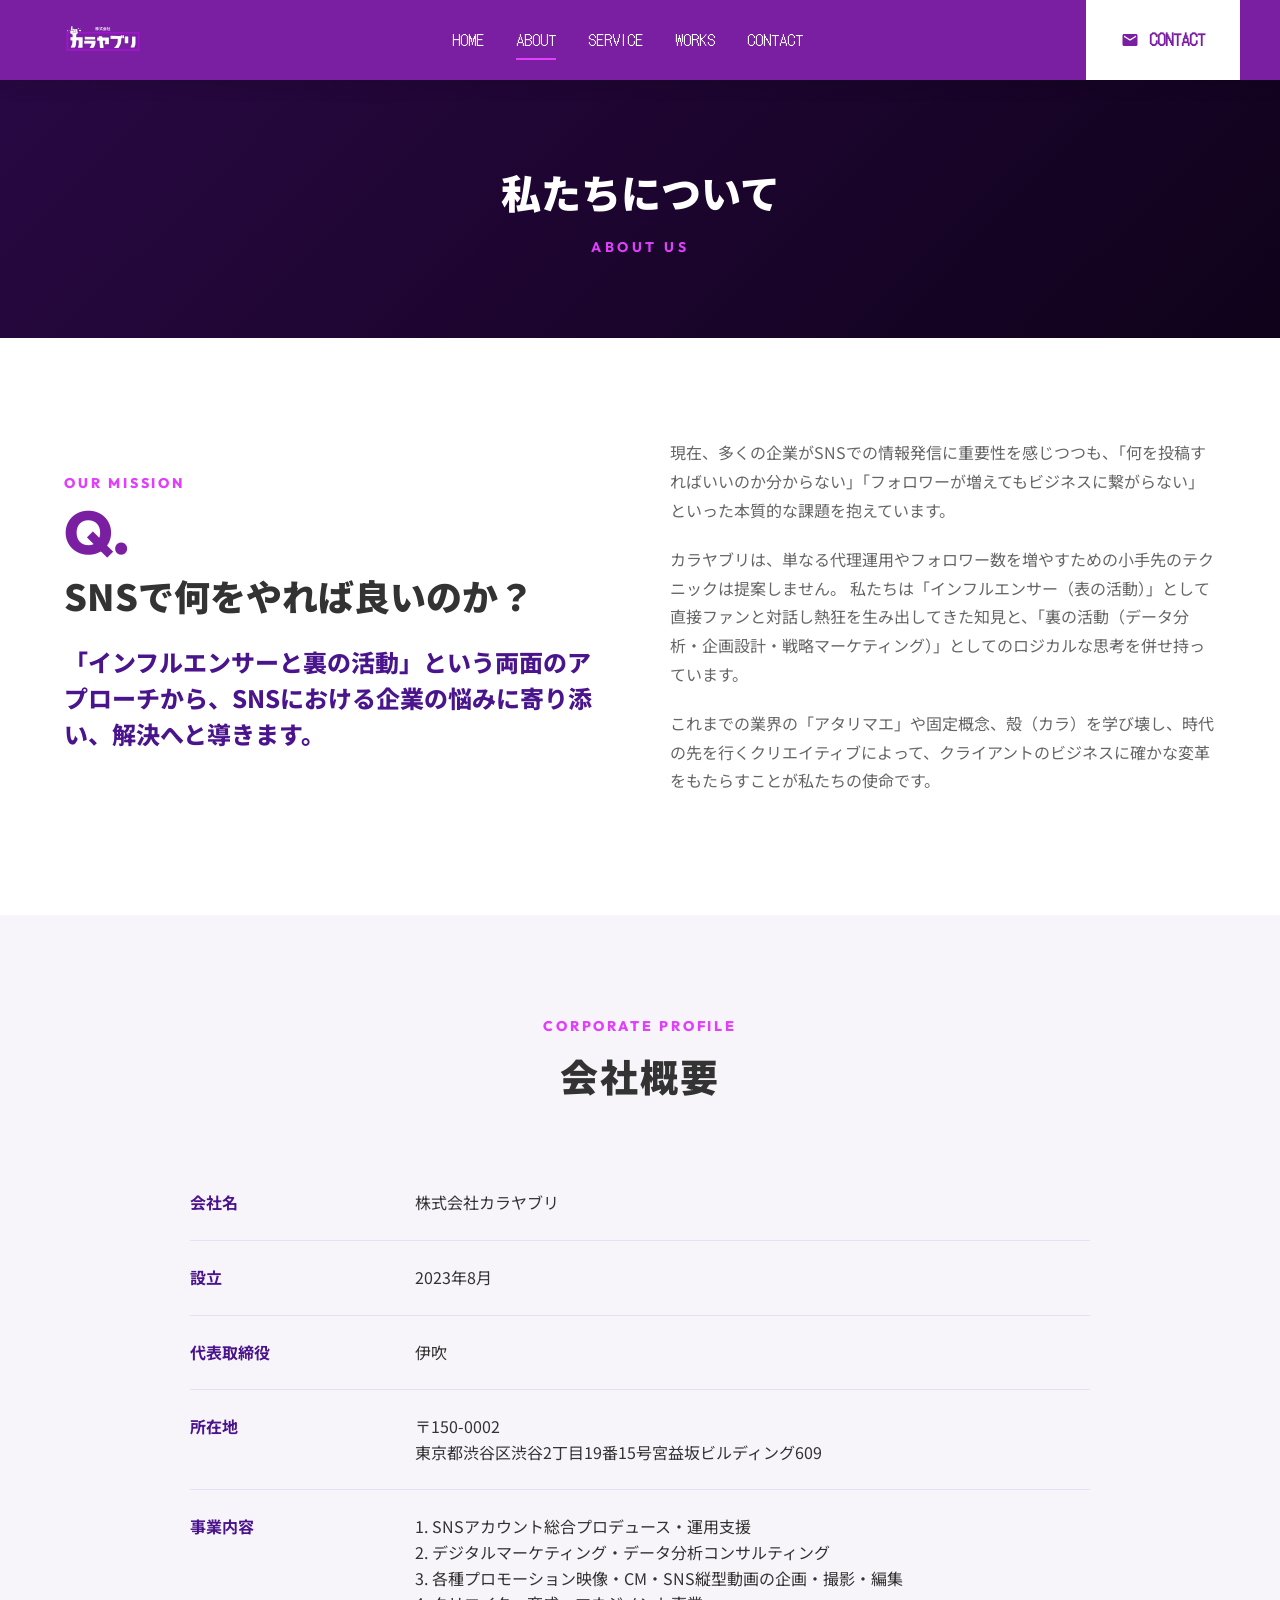
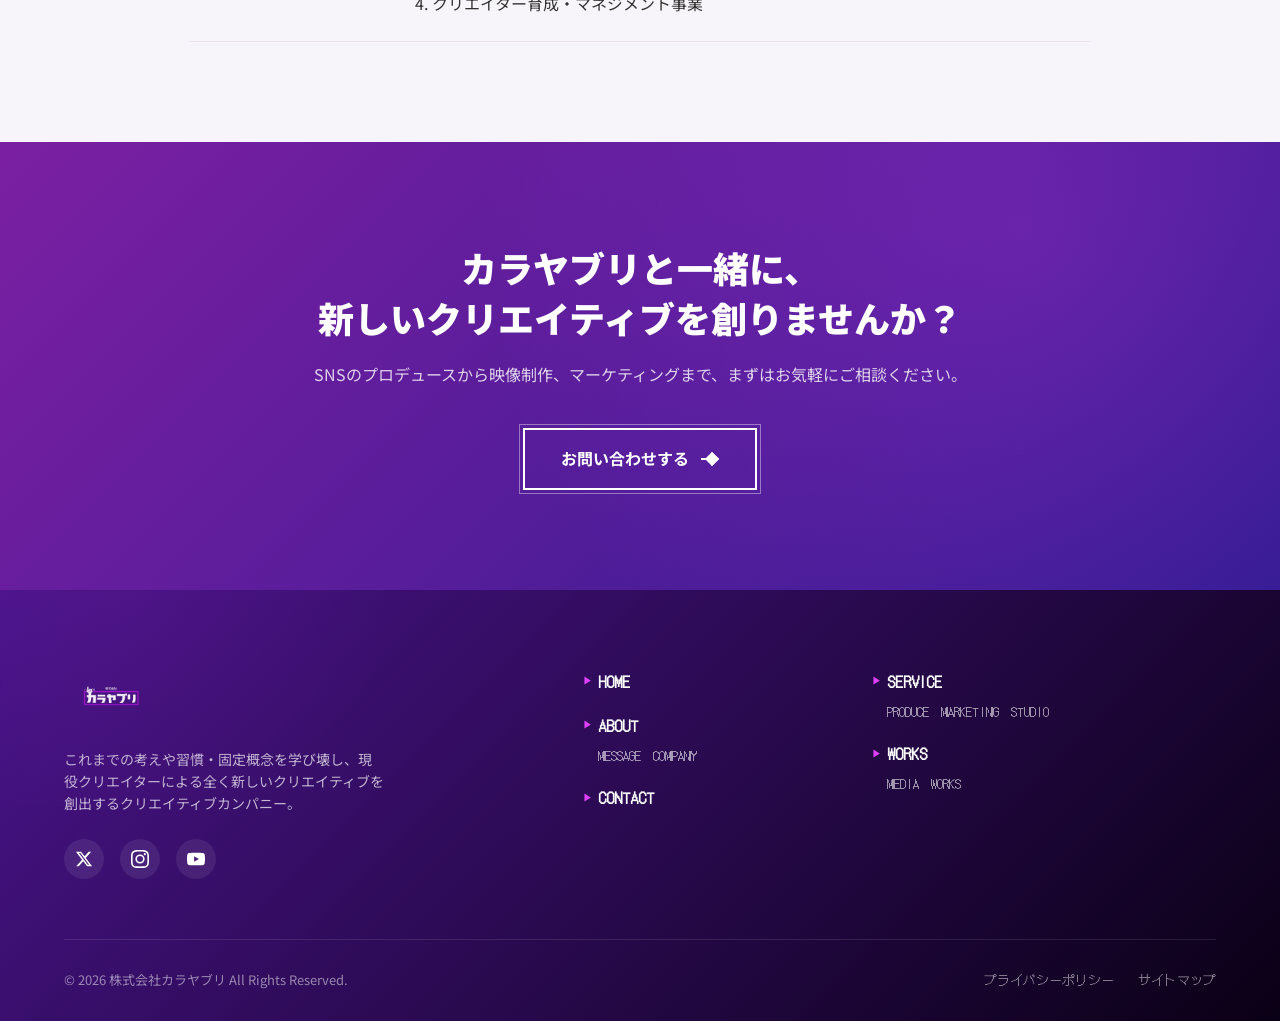
==== about.html @ 34d15735 "feat: 株式会社カラヤブリ コーポレートサイト初期リリース・更新適用" ====
<!DOCTYPE html>
<html lang="ja">
<head>
  <meta charset="UTF-8">
  <meta name="viewport" content="width=device-width, initial-scale=1.0">
  <title>私たちについて | 株式会社カラヤブリ</title>
  <meta name="description" content="株式会社カラヤブリの企業理念、メッセージ、会社概要をご紹介します。「インフルエンサーと裏の活動」の両面から企業の課題を解決へ導きます。">
  <link rel="stylesheet" href="css/common.css?v=20260608">
  <link rel="stylesheet" href="css/pages.css?v=20260608">
</head>
<body>

  <!-- --- HEADER --- -->
  <header class="header">
    <div class="header-container">
      <a href="index.html" class="logo-link">
        <img src="assets/images/logo_outline.png" alt="株式会社カラヤブリ" class="logo-img">
      </a>
      
      <button class="hamburger-btn" aria-label="メニューを開く">
        <span></span>
        <span></span>
        <span></span>
      </button>

      <nav class="nav-menu">
        <div class="nav-item"><a href="index.html">HOME</a></div>
        <div class="nav-item active"><a href="about.html">ABOUT</a></div>
        <div class="nav-item"><a href="service.html">SERVICE</a></div>
        <div class="nav-item"><a href="works.html">WORKS</a></div>
        <div class="nav-item"><a href="contact.html">CONTACT</a></div>
        <a href="contact.html" class="nav-item-contact" style="display: none;">CONTACT</a>
      </nav>

      <a href="contact.html" class="header-contact-btn">
        <svg viewBox="0 0 24 24">
          <path d="M20 4H4c-1.1 0-1.99.9-1.99 2L2 18c0 1.1.9 2 2 2h16c1.1 0 2-.9 2-2V6c0-1.1-.9-2-2-2zm0 4l-8 5-8-5V6l8 5 8-5v2z"/>
        </svg>
        <span>CONTACT</span>
      </a>
    </div>
  </header>

  <!-- --- SUBPAGE HERO --- -->
  <section class="subpage-hero">
    <div class="container">
      <h1 class="subpage-title">私たちについて</h1>
      <p class="subpage-subtitle">About Us</p>
    </div>
  </section>

  <!-- --- MESSAGE SECTION --- -->
  <section class="about-message-sec section-padding" id="message">
    <div class="container">
      <div class="about-intro-grid">
        <div class="reveal-fade">
          <p class="section-subtitle">Our Mission</p>
          <h2 class="problem-heading" style="margin-bottom: 25px;">
            <span class="q-badge">Q.</span> SNSで何をやれば良いのか？
          </h2>
          <div class="about-lead">
            「インフルエンサーと裏の活動」という両面のアプローチから、SNSにおける企業の悩みに寄り添い、解決へと導きます。
          </div>
        </div>
        <div class="reveal-fade reveal-delay-2 about-body-text">
          <p>
            現在、多くの企業がSNSでの情報発信に重要性を感じつつも、「何を投稿すればいいのか分からない」「フォロワーが増えてもビジネスに繋がらない」といった本質的な課題を抱えています。
          </p>
          <p>
            カラヤブリは、単なる代理運用やフォロワー数を増やすための小手先のテクニックは提案しません。
            私たちは「インフルエンサー（表の活動）」として直接ファンと対話し熱狂を生み出してきた知見と、「裏の活動（データ分析・企画設計・戦略マーケティング）」としてのロジカルな思考を併せ持っています。
          </p>
          <p>
            これまでの業界の「アタリマエ」や固定概念、殻（カラ）を学び壊し、時代の先を行くクリエイティブによって、クライアントのビジネスに確かな変革をもたらすことが私たちの使命です。
          </p>
        </div>
      </div>
    </div>
  </section>

  <!-- --- COMPANY PROFILE --- -->
  <section class="company-profile-sec section-padding" id="company">
    <div class="container">
      <div class="section-title-wrap reveal-fade">
        <p class="section-subtitle">Corporate Profile</p>
        <h2 class="section-title">会社概要</h2>
      </div>

      <div class="reveal-fade reveal-delay-2" style="max-width: 900px; margin: 0 auto;">
        <table class="profile-table">
          <tr>
            <th>会社名</th>
            <td>株式会社カラヤブリ</td>
          </tr>
          <tr>
            <th>設立</th>
            <td>2023年8月</td>
          </tr>
          <tr>
            <th>代表取締役</th>
            <td>伊吹</td>
          </tr>
          <tr>
            <th>所在地</th>
            <td>
              〒150-0002<br>
              東京都渋谷区渋谷2丁目19番15号宮益坂ビルディング609
            </td>
          </tr>
          <tr>
            <th>事業内容</th>
            <td>
              1. SNSアカウント総合プロデュース・運用支援<br>
              2. デジタルマーケティング・データ分析コンサルティング<br>
              3. 各種プロモーション映像・CM・SNS縦型動画の企画・撮影・編集<br>
              4. クリエイター育成・マネジメント事業
            </td>
          </tr>
        </table>
      </div>
    </div>
  </section>

  <!-- --- CONTACT BANNER --- -->
  <section class="contact-banner section-padding">
    <div class="container reveal-fade">
      <div class="contact-banner-inner">
        <h2 class="banner-title">カラヤブリと一緒に、<br>新しいクリエイティブを創りませんか？</h2>
        <p class="banner-text">SNSのプロデュースから映像制作、マーケティングまで、まずはお気軽にご相談ください。</p>
        <a href="contact.html" class="btn-yaburi white-ver">
          <span>お問い合わせする</span>
          <span class="arrow"></span>
        </a>
      </div>
    </div>
  </section>

  <!-- --- FOOTER --- -->
  <footer class="footer">
    <div class="container">
      <div class="footer-main">
        <div class="footer-brand">
          <img src="assets/images/logo_outline.png" alt="株式会社カラヤブリ" class="footer-logo">
          <p class="desc">
            これまでの考えや習慣・固定概念を学び壊し、現役クリエイターによる全く新しいクリエイティブを創出するクリエイティブカンパニー。
          </p>
          <div class="footer-socials">
            <a href="#" class="footer-social-link" aria-label="X">
              <svg viewBox="0 0 24 24"><path d="M18.244 2.25h3.308l-7.227 8.26 8.502 11.24H16.17l-5.214-6.817L4.99 21.75H1.68l7.73-8.835L1.254 2.25H8.08l4.713 6.231zm-1.161 17.52h1.833L7.084 4.126H5.117z"/></svg>
            </a>
            <a href="#" class="footer-social-link" aria-label="Instagram">
              <svg viewBox="0 0 24 24"><path d="M12 2.163c3.204 0 3.584.012 4.85.07 3.252.148 4.771 1.691 4.919 4.919.058 1.265.069 1.645.069 4.849 0 3.205-.012 3.584-.069 4.849-.149 3.225-1.664 4.771-4.919 4.919-1.266.058-1.644.07-4.85.07-3.204 0-3.584-.012-4.849-.07-3.26-.149-4.771-1.699-4.919-4.92-.058-1.265-.07-1.644-.07-4.849 0-3.204.013-3.583.07-4.849.149-3.227 1.664-4.771 4.919-4.919 1.266-.057 1.645-.069 4.849-.069zM12 0C8.741 0 8.333.014 7.053.072 2.695.272.273 2.69.073 7.051.014 8.333 0 8.741 0 12c0 3.259.014 3.668.072 4.948.2 4.358 2.618 6.78 6.98 6.98 1.281.058 1.689.072 4.948.072 3.259 0 3.668-.014 4.948-.072 4.354-.2 6.782-2.618 6.979-6.98.059-1.28.073-1.689.073-4.948 0-3.259-.014-3.667-.072-4.947-.196-4.354-2.617-6.78-6.979-6.98C15.668.014 15.259 0 12 0zm0 5.838a6.162 6.162 0 100 12.324 6.162 6.162 0 000-12.324zM12 16a4 4 0 110-8 4 4 0 010 8zm6.406-11.845a1.44 1.44 0 100 2.881 1.44 1.44 0 000-2.881z"/></svg>
            </a>
            <a href="#" class="footer-social-link" aria-label="YouTube">
              <svg viewBox="0 0 24 24"><path d="M23.498 6.163a3.003 3.003 0 00-2.11-2.11C19.518 3.545 12 3.545 12 3.545s-7.518 0-9.388.508a3.003 3.003 0 00-2.11 2.11C0 8.033 0 12 0 12s0 3.967.502 5.837a3.003 3.003 0 002.11 2.11c1.87.508 9.388.508 9.388.508s7.518 0 9.388-.508a3.003 3.003 0 002.11-2.11C24 15.967 24 12 24 12s0-3.967-.502-5.837zM9.545 15.568V8.432L15.818 12l-6.273 3.568z"/></svg>
            </a>
          </div>
        </div>

        <!-- Hierarchy Links -->
        <div class="footer-hierarchy-col">
          <div class="footer-hierarchy-group">
            <a href="index.html" class="footer-hierarchy-parent">HOME</a>
          </div>
          <div class="footer-hierarchy-group">
            <a href="about.html" class="footer-hierarchy-parent">ABOUT</a>
            <div class="footer-hierarchy-children">
              <a href="about.html#message" class="footer-hierarchy-child">MESSAGE</a>
              <a href="about.html#company" class="footer-hierarchy-child">COMPANY</a>
            </div>
          </div>
          <div class="footer-hierarchy-group">
            <a href="contact.html" class="footer-hierarchy-parent">CONTACT</a>
          </div>
        </div>

        <div class="footer-hierarchy-col">
          <div class="footer-hierarchy-group">
            <a href="service.html" class="footer-hierarchy-parent">SERVICE</a>
            <div class="footer-hierarchy-children">
              <a href="service.html#produce" class="footer-hierarchy-child">PRODUCE</a>
              <a href="service.html#marketing" class="footer-hierarchy-child">MARKETING</a>
              <a href="service.html#video" class="footer-hierarchy-child">STUDIO</a>
            </div>
          </div>
          <div class="footer-hierarchy-group">
            <a href="works.html" class="footer-hierarchy-parent">WORKS</a>
            <div class="footer-hierarchy-children">
              <a href="works.html#own-media" class="footer-hierarchy-child">MEDIA</a>
              <a href="works.html#video-works" class="footer-hierarchy-child">WORKS</a>
            </div>
          </div>
        </div>
      </div>

      <div class="footer-bottom">
        <p class="copyright">&copy; 2026 株式会社カラヤブリ All Rights Reserved.</p>
        <div class="footer-bottom-links">
          <a href="#" class="footer-bottom-link">プライバシーポリシー</a>
          <a href="#" class="footer-bottom-link">サイトマップ</a>
        </div>
      </div>
    </div>
  </footer>

  <script src="js/main.js?v=20260608"></script>
</body>
</html>
---- css/common.css ----
@import url('https://fonts.googleapis.com/css2?family=DotGothic16&family=Noto+Sans+JP:wght@300;400;500;700;900&family=Outfit:wght@300;400;600;800&display=swap');

/* --- CSS Variables --- */
:root {
  --primary-color: #7B1FA2;      /* ディープパープル */
  --primary-light: #9C27B0;
  --primary-dark: #4A148C;
  --accent-color: #E040FB;       /* ネオンバイオレット */
  --base-color: #FFFFFF;
  --bg-color: #F7F5FA;           /* 極めて薄いグレー・パープル */
  --text-dark: #333333;
  --text-muted: #666666;
  --text-light: #FFFFFF;
  --font-jp: 'Noto Sans JP', sans-serif;
  --font-en: 'Outfit', sans-serif;
  --font-pixel: 'DotGothic16', sans-serif;
  --transition-smooth: all 0.4s cubic-bezier(0.25, 1, 0.5, 1);
  --transition-fast: all 0.2s ease;
  --header-height: 80px;
}

/* --- Reset & Base Styles --- */
*, *::before, *::after {
  box-sizing: border-box;
  margin: 0;
  padding: 0;
}

html {
  scroll-behavior: smooth;
  font-size: 16px;
}

body {
  font-family: var(--font-jp);
  background-color: var(--bg-color);
  color: var(--text-dark);
  line-height: 1.6;
  overflow-x: hidden;
  -webkit-font-smoothing: antialiased;
}

a {
  color: inherit;
  text-decoration: none;
  transition: var(--transition-fast);
}

img {
  max-width: 100%;
  height: auto;
  display: block;
}

li {
  list-style: none;
}

/* --- Layout Containers --- */
.container {
  max-width: 1200px;
  margin: 0 auto;
  padding: 0 24px;
  width: 100%;
}

.section-padding {
  padding: 100px 0;
}

/* --- Custom Scrollbar --- */
::-webkit-scrollbar {
  width: 8px;
}
::-webkit-scrollbar-track {
  background: var(--bg-color);
}
::-webkit-scrollbar-thumb {
  background: var(--primary-light);
  border-radius: 4px;
}
::-webkit-scrollbar-thumb:hover {
  background: var(--primary-color);
}

/* --- Mouse Stalker (Custom Cursor) --- */
.mouse-stalker-dot,
.mouse-stalker-circle {
  position: fixed;
  top: 0;
  left: 0;
  border-radius: 50%;
  pointer-events: none;
  z-index: 9999;
  transform: translate(-50%, -50%);
  transition: width 0.3s, height 0.3s, background-color 0.3s, border-color 0.3s;
}

.mouse-stalker-dot {
  width: 8px;
  height: 8px;
  background-color: var(--primary-color);
}

.mouse-stalker-circle {
  width: 40px;
  height: 40px;
  border: 1px solid rgba(123, 31, 162, 0.4);
  will-change: transform;
}

/* Cursor Hover States */
body.cursor-hover .mouse-stalker-dot {
  width: 4px;
  height: 4px;
  background-color: var(--accent-color);
}

body.cursor-hover .mouse-stalker-circle {
  width: 60px;
  height: 60px;
  border-color: var(--accent-color);
  background-color: rgba(224, 64, 251, 0.05);
  box-shadow: 0 0 15px rgba(224, 64, 251, 0.3);
}

/* Add view badge inside stalker */
.mouse-stalker-circle::after {
  content: '';
  position: absolute;
  top: 50%;
  left: 50%;
  transform: translate(-50%, -50%);
  font-family: var(--font-en);
  font-size: 10px;
  font-weight: 800;
  color: var(--accent-color);
  letter-spacing: 0.1em;
  opacity: 0;
  transition: opacity 0.3s;
}

body.cursor-hover-view .mouse-stalker-circle::after {
  content: 'VIEW';
  opacity: 1;
}

body.cursor-hover-play .mouse-stalker-circle::after {
  content: 'PLAY';
  opacity: 1;
}

@media (max-width: 1024px) {
  /* Disable custom cursor on touch devices */
  .mouse-stalker-dot,
  .mouse-stalker-circle {
    display: none !important;
  }
}

/* --- Header Styles --- */
.header {
  position: fixed;
  top: 0;
  left: 0;
  width: 100%;
  height: var(--header-height);
  background-color: var(--primary-color); /* 紫に変更 */
  backdrop-filter: blur(10px);
  -webkit-backdrop-filter: blur(10px);
  z-index: 1000;
  box-shadow: 0 2px 20px rgba(0, 0, 0, 0.15);
  transition: var(--transition-smooth);
}

.header.header-scrolled {
  height: 70px;
  background-color: var(--primary-dark); /* スクロール後は深い紫 */
  box-shadow: 0 4px 30px rgba(0, 0, 0, 0.2);
}

.header-container {
  display: flex;
  justify-content: space-between;
  align-items: center;
  height: 100%;
  max-width: 1440px;
  margin: 0 auto;
  padding: 0 40px;
  position: relative;
}

.logo-link {
  display: flex;
  align-items: center;
  height: 100%;
}

.logo-img {
  height: 100%;
  max-height: 80px;
  padding: 4px 0;
  object-fit: contain;
  transition: var(--transition-smooth);
}

.header-scrolled .logo-img {
  height: 100%;
  max-height: 70px;
  padding: 2px 0;
}

.nav-menu {
  display: flex;
  align-items: center;
  gap: 32px;
  height: 100%;
}

.nav-item {
  position: relative;
  font-family: var(--font-pixel); /* ピクセル風フォント */
  font-weight: 500;
  font-size: 15px;
  color: var(--text-light); /* 文字色を白に変更 */
}

.nav-item a {
  padding: 8px 0;
  display: inline-block;
}

.nav-item a::after {
  content: '';
  position: absolute;
  bottom: 0;
  left: 0;
  width: 0;
  height: 2px;
  background-color: var(--accent-color); /* アンダーラインをネオンバイオレットに */
  transition: var(--transition-smooth);
}

.nav-item:hover a::after,
.nav-item.active a::after {
  width: 100%;
}

/* Contact Button inside Header */
.header-contact-btn {
  display: flex;
  align-items: center;
  justify-content: center;
  gap: 10px;
  background-color: var(--base-color); /* ボタン背景を白に変更 */
  color: var(--primary-color) !important; /* テキスト色を紫に */
  font-family: var(--font-pixel); /* ピクセル風フォント */
  font-weight: 600;
  height: 100%;
  padding: 0 35px;
  transition: var(--transition-smooth);
  position: relative;
  overflow: hidden;
}

.header-contact-btn::before {
  content: '';
  position: absolute;
  top: 0;
  left: -100%;
  width: 100%;
  height: 100%;
  background: linear-gradient(90deg, transparent, rgba(255, 255, 255, 0.2), transparent);
  transition: 0.5s;
}

.header-contact-btn:hover {
  background-color: var(--accent-color); /* ホバー時はネオンバイオレット */
  color: var(--text-light) !important; /* 白文字に */
  box-shadow: 0 0 20px rgba(224, 64, 251, 0.6);
}

.header-contact-btn:hover::before {
  left: 100%;
}

.header-contact-btn svg {
  width: 18px;
  height: 18px;
  fill: currentColor;
  transition: var(--transition-smooth);
}

.header-contact-btn:hover svg {
  transform: scale(1.1) rotate(-5deg);
}

/* Hamburger Menu Button */
.hamburger-btn {
  display: none;
  flex-direction: column;
  justify-content: space-between;
  width: 30px;
  height: 20px;
  background: transparent;
  border: none;
  cursor: pointer;
  z-index: 1100;
}

.hamburger-btn span {
  display: block;
  width: 100%;
  height: 2px;
  background-color: var(--text-light); /* 白に変更 */
  transition: var(--transition-smooth);
  transform-origin: left center;
}

/* --- Mobile Menu --- */
@media (max-width: 1024px) {
  .header-container {
    padding: 0 24px;
  }
  .nav-menu {
    position: fixed;
    top: 0;
    right: -100%;
    width: 80%;
    max-width: 400px;
    height: 100vh;
    background-color: rgba(255, 255, 255, 0.98);
    box-shadow: -10px 0 30px rgba(0, 0, 0, 0.1);
    flex-direction: column;
    justify-content: center;
    align-items: flex-start;
    padding: 100px 40px;
    gap: 24px;
    transition: var(--transition-smooth);
  }

  .nav-menu.active {
    right: 0;
  }

  .nav-item {
    width: 100%;
    font-size: 20px;
    color: var(--text-dark);
  }

  .header-contact-btn {
    display: none; /* In mobile, place contact in navigation menu or footer */
  }

  .nav-item-contact {
    display: flex !important;
    width: 100%;
    background-color: var(--primary-color);
    color: #fff !important;
    padding: 15px;
    border-radius: 8px;
    justify-content: center;
    align-items: center;
    font-size: 18px;
    margin-top: 20px;
  }

  .hamburger-btn {
    display: flex;
  }

  .hamburger-btn.active span {
    background-color: var(--text-dark);
  }

  .hamburger-btn.active span:nth-child(1) {
    transform: rotate(45deg);
  }
  .hamburger-btn.active span:nth-child(2) {
    opacity: 0;
  }
  .hamburger-btn.active span:nth-child(3) {
    transform: rotate(-45deg);
  }
}

/* --- Footer Styles --- */
.footer {
  background: linear-gradient(135deg, #4A148C 0%, #0A0015 100%);
  color: var(--text-light);
  padding: 80px 0 30px;
  position: relative;
  overflow: hidden;
}

.footer::before {
  content: '';
  position: absolute;
  top: -50%;
  left: -20%;
  width: 60%;
  height: 100%;
  background: radial-gradient(circle, rgba(123, 31, 162, 0.15) 0%, transparent 60%);
  pointer-events: none;
}

.footer-main {
  display: grid;
  grid-template-columns: 2fr 1fr 1.5fr;
  gap: 60px;
  margin-bottom: 60px;
}

@media (max-width: 768px) {
  .footer-main {
    grid-template-columns: 1fr;
    gap: 40px;
  }
}

.footer-brand .footer-logo {
  height: 54px;
  margin-bottom: 24px;
}

.footer-brand .desc {
  font-size: 14px;
  color: rgba(255, 255, 255, 0.7);
  max-width: 320px;
  margin-bottom: 24px;
}

.footer-socials {
  display: flex;
  gap: 16px;
}

.footer-social-link {
  width: 40px;
  height: 40px;
  border-radius: 50%;
  background-color: rgba(255, 255, 255, 0.08);
  display: flex;
  align-items: center;
  justify-content: center;
  transition: var(--transition-smooth);
}

.footer-social-link:hover {
  background-color: var(--accent-color);
  transform: translateY(-3px);
  box-shadow: 0 0 15px rgba(224, 64, 251, 0.6);
}

.footer-social-link svg {
  width: 18px;
  height: 18px;
  fill: var(--text-light);
}

.footer-links-title {
  font-family: var(--font-pixel); /* ピクセル風フォント */
  font-size: 16px;
  font-weight: 700;
  margin-bottom: 24px;
  position: relative;
  padding-bottom: 8px;
}

.footer-links-title::after {
  content: '';
  position: absolute;
  bottom: 0;
  left: 0;
  width: 30px;
  height: 2px;
  background-color: var(--accent-color);
}

.footer-links-list {
  display: flex;
  flex-direction: column;
  gap: 12px;
}

.footer-link-item {
  font-family: var(--font-pixel); /* ピクセル風フォント */
  font-size: 14px;
  color: rgba(255, 255, 255, 0.7);
  transition: var(--transition-fast);
}

.footer-link-item:hover {
  color: var(--accent-color);
  padding-left: 5px;
}

/* Footer Hierarchy Links */
.footer-hierarchy-col {
  display: flex;
  flex-direction: column;
  gap: 20px;
}

.footer-hierarchy-group {
  display: flex;
  flex-direction: column;
  gap: 8px;
}

.footer-hierarchy-parent {
  font-family: var(--font-pixel); /* ピクセル風フォント */
  font-weight: 700;
  font-size: 15px;
  color: var(--text-light);
  display: flex;
  align-items: center;
  gap: 6px;
}

.footer-hierarchy-parent::before {
  content: '▶';
  font-size: 9px;
  color: var(--accent-color);
}

.footer-hierarchy-children {
  display: flex;
  flex-wrap: wrap;
  gap: 12px;
  padding-left: 15px;
}

.footer-hierarchy-child {
  font-family: var(--font-pixel); /* ピクセル風フォント */
  font-size: 13px;
  color: rgba(255, 255, 255, 0.6);
}

.footer-hierarchy-child:hover {
  color: var(--accent-color);
}

.footer-bottom {
  border-top: 1px solid rgba(255, 255, 255, 0.1);
  padding-top: 30px;
  display: flex;
  justify-content: space-between;
  align-items: center;
  flex-wrap: wrap;
  gap: 20px;
}

.footer-bottom .copyright {
  font-size: 13px;
  color: rgba(255, 255, 255, 0.5);
}

.footer-bottom-links {
  display: flex;
  gap: 24px;
}

.footer-bottom-link {
  font-family: var(--font-pixel); /* ピクセル風フォント */
  font-size: 13px;
  color: rgba(255, 255, 255, 0.5);
}

.footer-bottom-link:hover {
  color: var(--accent-color);
}

@media (max-width: 768px) {
  .footer-bottom {
    flex-direction: column-reverse;
    align-items: center;
    text-align: center;
  }
}

/* --- Common UI Components & Shatter Effect --- */
/* Common Sections Heading */
.section-title-wrap {
  text-align: center;
  margin-bottom: 60px;
  position: relative;
}

.section-title {
  font-family: var(--font-jp);
  font-weight: 900;
  font-size: 38px;
  letter-spacing: 0.05em;
  color: var(--text-dark);
  display: inline-block;
  position: relative;
  z-index: 1;
}

.section-title span {
  color: var(--primary-color);
}

.section-subtitle {
  font-family: var(--font-en);
  font-weight: 800;
  font-size: 14px;
  color: var(--accent-color);
  letter-spacing: 0.2em;
  text-transform: uppercase;
  margin-bottom: 8px;
}

/* Shatter Effect Button (KARA-YABURI style) */
.btn-yaburi {
  display: inline-flex;
  align-items: center;
  justify-content: center;
  gap: 12px;
  background-color: transparent;
  color: var(--primary-color);
  font-weight: 700;
  font-size: 16px;
  padding: 16px 36px;
  border: 2px solid var(--primary-color);
  position: relative;
  cursor: pointer;
  overflow: visible; /* To allow broken lines to fly out */
  transition: color 0.3s;
  z-index: 1;
  border-radius: 0; /* Keep it structural like the logo */
}

/* Base custom frame representing the broken rectangle in the logo */
.btn-yaburi::before {
  content: '';
  position: absolute;
  top: -6px;
  left: -6px;
  right: -6px;
  bottom: -6px;
  border: 1px solid rgba(123, 31, 162, 0.3);
  pointer-events: none;
  transition: var(--transition-smooth);
}

/* Inner filling on hover */
.btn-yaburi::after {
  content: '';
  position: absolute;
  top: 0;
  left: 0;
  width: 100%;
  height: 100%;
  background-color: var(--primary-color);
  z-index: -1;
  transform: scaleX(0);
  transform-origin: right;
  transition: transform 0.4s cubic-bezier(0.77, 0, 0.175, 1);
}

.btn-yaburi:hover {
  color: var(--text-light);
}

.btn-yaburi:hover::after {
  transform: scaleX(1);
  transform-origin: left;
}

.btn-yaburi:hover::before {
  border-color: var(--accent-color);
  transform: scale(1.05);
  box-shadow: 0 0 15px rgba(224, 64, 251, 0.3);
}

/* Shattering arrow inside button */
.btn-yaburi .arrow {
  display: inline-block;
  width: 18px;
  height: 18px;
  position: relative;
  transition: var(--transition-smooth);
}

.btn-yaburi .arrow::before,
.btn-yaburi .arrow::after {
  content: '';
  position: absolute;
  background-color: currentColor;
}

.btn-yaburi .arrow::before {
  top: 8px;
  left: 0;
  width: 14px;
  height: 2px;
}

.btn-yaburi .arrow::after {
  top: 4px;
  right: 2px;
  width: 10px;
  height: 10px;
  border-top: 2px solid currentColor;
  border-right: 2px solid currentColor;
  transform: rotate(45deg);
}

.btn-yaburi:hover .arrow {
  transform: translateX(6px);
}

/* --- Scroll Animation (JS classes) --- */
.reveal-fade {
  opacity: 0;
  transform: translateY(30px);
  transition: opacity 0.8s ease, transform 0.8s ease;
}

.reveal-fade.revealed {
  opacity: 1;
  transform: translateY(0);
}

.reveal-delay-1 { transition-delay: 0.15s; }
.reveal-delay-2 { transition-delay: 0.3s; }
.reveal-delay-3 { transition-delay: 0.45s; }
---- css/pages.css ----
/* --- HERO SECTION --- */
.hero {
  position: relative;
  min-height: 100vh;
  padding-top: calc(var(--header-height) + 40px);
  display: flex;
  align-items: center;
  background-color: var(--bg-color);
  overflow: hidden;
}

.hero-bg-glow {
  position: absolute;
  top: -20%;
  right: -10%;
  width: 70%;
  height: 80%;
  background: radial-gradient(circle, rgba(123, 31, 162, 0.08) 0%, transparent 70%);
  z-index: 0;
  pointer-events: none;
}

.hero-container-inner {
  display: grid;
  grid-template-columns: 1.1fr 0.9fr;
  gap: 40px;
  align-items: center;
  position: relative;
  z-index: 1;
}

.hero-container-inner.hero-text-only {
  display: flex;
  flex-direction: column;
  justify-content: center;
  align-items: center;
  text-align: center;
  grid-template-columns: none;
  gap: 0;
  width: 100%;
}

.hero-content {
  max-width: 680px;
}

.hero-text-only .hero-content {
  max-width: 850px;
  margin: 0 auto;
  display: flex;
  flex-direction: column;
  align-items: center;
}

.hero-text-only .hero-title {
  font-size: 48px;
  line-height: 1.5;
  margin-bottom: 40px;
}

.hero-text-only .hero-sub {
  padding-left: 0;
  margin-bottom: 24px;
}

.hero-text-only .hero-sub::before {
  display: none;
}

.hero-sub {
  font-family: var(--font-en);
  font-size: 16px;
  font-weight: 800;
  color: var(--primary-color);
  letter-spacing: 0.15em;
  text-transform: uppercase;
  margin-bottom: 20px;
  position: relative;
  display: inline-block;
  padding-left: 30px;
}

.hero-sub::before {
  content: '';
  position: absolute;
  left: 0;
  top: 50%;
  transform: translateY(-50%);
  width: 20px;
  height: 2px;
  background-color: var(--primary-color);
}

.hero-title {
  font-family: var(--font-jp);
  font-weight: 900;
  font-size: 42px;
  line-height: 1.4;
  color: var(--text-dark);
  margin-bottom: 35px;
}

.hero-title span {
  background: linear-gradient(135deg, var(--primary-color) 0%, var(--accent-color) 100%);
  -webkit-background-clip: text;
  -webkit-text-fill-color: transparent;
  display: inline-block;
}

.hero-action {
  margin-top: 20px;
}

/* Hero Panels (Angled Parallax) */
.hero-visual {
  position: relative;
  width: 100%;
  height: 520px;
}

.parallax-wrapper {
  position: relative;
  width: 100%;
  height: 100%;
}

.parallax-panel {
  position: absolute;
  overflow: hidden;
  box-shadow: 0 15px 35px rgba(74, 20, 140, 0.15);
  border: 1px solid rgba(255, 255, 255, 0.3);
  transition: var(--transition-smooth);
}

.parallax-panel img {
  width: 100%;
  height: 100%;
  object-fit: cover;
  transform: scale(1.05);
  transition: transform 0.6s cubic-bezier(0.25, 1, 0.5, 1);
}

.parallax-panel:hover img {
  transform: scale(1.15);
}

/* Angled Slits Layout */
.panel-1 {
  top: 5%;
  left: 0;
  width: 52%;
  height: 60%;
  clip-path: polygon(0 0, 100% 0, 75% 100%, 0 100%);
  z-index: 2;
}

.panel-2 {
  top: 0;
  right: 0;
  width: 54%;
  height: 55%;
  clip-path: polygon(25% 0, 100% 0, 80% 100%, 0 100%);
  z-index: 1;
}

.panel-3 {
  bottom: 0;
  right: 5%;
  width: 68%;
  height: 50%;
  clip-path: polygon(15% 0, 100% 0, 100% 100%, 0 100%);
  z-index: 3;
}

/* Scroll Down Indicator */
.scroll-indicator {
  position: absolute;
  bottom: 40px;
  left: 50%;
  transform: translateX(-50%);
  display: flex;
  flex-direction: column;
  align-items: center;
  gap: 10px;
  z-index: 2;
}

.scroll-text {
  font-family: var(--font-en);
  font-size: 11px;
  font-weight: 600;
  letter-spacing: 0.25em;
  color: var(--text-muted);
}

.scroll-line {
  width: 1px;
  height: 50px;
  background-color: rgba(123, 31, 162, 0.2);
  position: relative;
  overflow: hidden;
}

.scroll-line::after {
  content: '';
  position: absolute;
  top: 0;
  left: 0;
  width: 100%;
  height: 20px;
  background-color: var(--primary-color);
  animation: scroll-down 2s infinite cubic-bezier(0.77, 0, 0.175, 1);
}

@keyframes scroll-down {
  0% { transform: translateY(-20px); }
  80% { transform: translateY(50px); }
  100% { transform: translateY(50px); }
}

@media (max-width: 1024px) {
  .hero {
    padding-top: calc(var(--header-height) + 20px);
    padding-bottom: 60px;
    min-height: auto;
  }
  .hero-container-inner {
    grid-template-columns: 1fr;
    gap: 50px;
  }
  .hero-content {
    max-width: 100%;
    text-align: center;
  }
  .hero-sub {
    padding-left: 0;
  }
  .hero-sub::before {
    display: none;
  }
  .hero-title {
    font-size: 32px;
  }
  .hero-visual {
    height: 400px;
  }
}

/* --- ABOUT SECTION --- */
.home-about {
  background-color: var(--base-color);
}

.home-about-grid {
  display: grid;
  grid-template-columns: 1fr 1.2fr;
  gap: 60px;
  align-items: flex-start;
}

@media (max-width: 900px) {
  .home-about-grid {
    grid-template-columns: 1fr;
    gap: 30px;
  }
}

.problem-heading {
  font-size: 36px;
  font-weight: 900;
  line-height: 1.3;
  color: var(--text-dark);
}

.problem-heading .q-badge {
  color: var(--primary-color);
  display: block;
  font-family: var(--font-en);
  font-size: 60px;
  font-weight: 800;
  line-height: 1;
  margin-bottom: 10px;
}

.problem-answer {
  font-size: 20px;
  font-weight: 700;
  line-height: 1.5;
  color: var(--primary-dark);
  margin-bottom: 24px;
  border-left: 4px solid var(--primary-color);
  padding-left: 20px;
}

.problem-desc {
  font-size: 16px;
  color: var(--text-muted);
  margin-bottom: 30px;
}

.link-arrow {
  display: inline-flex;
  align-items: center;
  gap: 8px;
  font-weight: 700;
  color: var(--primary-color);
  position: relative;
}

.link-arrow::after {
  content: '→';
  transition: transform 0.3s;
}

.link-arrow:hover::after {
  transform: translateX(5px);
}

/* --- SERVICE SECTION --- */
.home-service {
  background-color: var(--bg-color);
}

.section-desc-sub {
  font-size: 16px;
  color: var(--text-muted);
  margin-top: 15px;
}

.service-diagram-container {
  display: grid;
  grid-template-columns: 1fr 1fr;
  gap: 80px;
  align-items: center;
  margin-top: 40px;
}

@media (max-width: 1024px) {
  .service-diagram-container {
    grid-template-columns: 1fr;
    gap: 60px;
  }
}

/* Circle Diagram Styling (Venn Diagram) */
.service-diagram-wrap.venn-style {
  position: relative;
  width: 400px;
  height: 400px;
  margin: 0 auto;
}

.service-circle-bg {
  position: relative;
  width: 100%;
  height: 100%;
  border-radius: 50%;
  background: rgba(123, 31, 162, 0.03);
  border: 2px dashed rgba(123, 31, 162, 0.2);
  display: flex;
  align-items: center;
  justify-content: center;
  box-shadow: inset 0 0 40px rgba(123, 31, 162, 0.05);
  isolation: isolate;
}

.sns-bg-text {
  position: absolute;
  font-family: var(--font-en);
  font-weight: 900;
  font-size: 110px;
  color: rgba(123, 31, 162, 0.04);
  letter-spacing: 0.05em;
  z-index: 1;
  pointer-events: none;
  user-select: none;
}

/* Outer Parts */
.service-diag-part {
  position: absolute;
  width: 160px;
  height: 160px;
  border-radius: 50%;
  display: flex;
  flex-direction: column;
  align-items: center;
  justify-content: center;
  cursor: pointer;
  z-index: 5;
  transition: var(--transition-smooth);
  border: 2px solid transparent;
  mix-blend-mode: multiply;
}

.service-diag-part .part-num {
  font-family: var(--font-en);
  font-size: 14px;
  font-weight: 800;
  color: var(--primary-dark);
  margin-bottom: 6px;
}

.service-diag-part .part-label {
  font-family: var(--font-en);
  font-size: 15px;
  font-weight: 800;
  color: var(--primary-dark);
  letter-spacing: 0.05em;
}

/* Positions within the base circle (Venn overlap) */
.part-produce {
  top: 40px;
  left: 120px;
  background-color: rgba(225, 190, 231, 0.85);
}

.part-marketing {
  bottom: 50px;
  left: 50px;
  background-color: rgba(206, 147, 216, 0.85);
}

.part-video {
  bottom: 50px;
  right: 50px;
  background-color: rgba(179, 157, 219, 0.85);
}

/* Active states for diagram parts */
.service-diag-part:hover,
.service-diag-part.active {
  z-index: 10;
  border-color: var(--accent-color);
  box-shadow: 0 10px 30px rgba(123, 31, 162, 0.3);
  opacity: 1;
}

.service-diag-part.active {
  transform: scale(1.08);
  mix-blend-mode: normal;
  background-color: var(--base-color);
  border: 3px solid var(--primary-color);
  box-shadow: 0 15px 35px rgba(123, 31, 162, 0.4);
}

.part-produce.active {
  transform: scale(1.08);
}

/* Details Cards Swapper */
.service-details-wrap {
  position: relative;
  min-height: 380px;
}

.service-detail-card {
  position: absolute;
  top: 0;
  left: 0;
  width: 100%;
  background-color: var(--base-color);
  border-radius: 0; /* Aligning with the logo's rect design */
  border: 1px solid rgba(123, 31, 162, 0.08);
  padding: 40px;
  box-shadow: 0 15px 40px rgba(0, 0, 0, 0.03);
  opacity: 0;
  visibility: hidden;
  transform: translateY(20px);
  transition: opacity 0.5s, transform 0.5s, visibility 0.5s;
}

.service-detail-card.active {
  opacity: 1;
  visibility: visible;
  transform: translateY(0);
  position: relative;
  z-index: 2;
}

.service-detail-card .card-num {
  font-family: var(--font-en);
  font-size: 54px;
  font-weight: 800;
  line-height: 1;
  color: rgba(123, 31, 162, 0.08);
  position: absolute;
  top: 30px;
  right: 40px;
}

.service-detail-card h3 {
  font-size: 26px;
  font-weight: 800;
  color: var(--primary-dark);
  margin-bottom: 20px;
  position: relative;
}

.service-detail-card h3::after {
  content: '';
  display: block;
  width: 40px;
  height: 3px;
  background-color: var(--primary-color);
  margin-top: 8px;
}

.service-lead {
  font-size: 16px;
  font-weight: 700;
  color: var(--text-dark);
  margin-bottom: 24px;
  line-height: 1.5;
}

.service-tags {
  display: flex;
  flex-wrap: wrap;
  gap: 10px;
  margin-bottom: 35px;
}

.service-tags li {
  font-size: 13px;
  font-weight: 500;
  background-color: #F3EEF8;
  color: var(--primary-dark);
  padding: 6px 16px;
}

.small-btn {
  padding: 10px 24px;
  font-size: 14px;
}

@media (max-width: 480px) {
  .service-diagram-wrap.venn-style {
    width: 280px;
    height: 280px;
  }
  .service-diag-part {
    width: 110px;
    height: 110px;
  }
  .service-diag-part .part-num {
    font-size: 11px;
    margin-bottom: 4px;
  }
  .service-diag-part .part-label {
    font-size: 10px;
  }
  .part-produce {
    top: 30px;
    left: 85px;
  }
  .part-marketing {
    bottom: 35px;
    left: 35px;
  }
  .part-video {
    bottom: 35px;
    right: 35px;
  }
  .sns-bg-text {
    font-size: 76px;
  }
}

/* --- WORKS SECTION --- */
.home-works {
  background-color: var(--base-color);
}

.media-stats-banner {
  display: flex;
  background: linear-gradient(135deg, #F3EEF8 0%, #FFFFFF 100%);
  border: 1px solid rgba(123, 31, 162, 0.1);
  padding: 40px;
  margin-bottom: 50px;
  align-items: center;
  justify-content: space-around;
}

.stat-item {
  text-align: center;
}

.stat-num {
  font-family: var(--font-en);
  font-size: 48px;
  font-weight: 800;
  color: var(--primary-color);
  line-height: 1.1;
}

.stat-num span {
  font-size: 24px;
}

.stat-label {
  font-size: 14px;
  color: var(--text-muted);
  margin-top: 8px;
  font-weight: 500;
}

.stat-item-divider {
  width: 1px;
  height: 60px;
  background-color: rgba(123, 31, 162, 0.15);
}

@media (max-width: 768px) {
  .media-stats-banner {
    flex-direction: column;
    gap: 30px;
    padding: 30px 20px;
  }
  .stat-item-divider {
    width: 80%;
    height: 1px;
  }
}

/* Works Grid */
.works-grid {
  display: grid;
  grid-template-columns: repeat(3, 1fr);
  gap: 30px;
}

@media (max-width: 1024px) {
  .works-grid {
    grid-template-columns: repeat(2, 1fr);
  }
}
@media (max-width: 640px) {
  .works-grid {
    grid-template-columns: 1fr;
  }
}

.works-card {
  background-color: var(--bg-color);
  border: 1px solid rgba(0, 0, 0, 0.03);
  transition: var(--transition-smooth);
  display: flex;
  flex-direction: column;
}

.works-thumbnail-wrapper {
  position: relative;
  width: 100%;
  padding-top: 56.25%; /* 16:9 Aspect Ratio */
  overflow: hidden;
}

.works-thumbnail {
  position: absolute;
  top: 0;
  left: 0;
  width: 100%;
  height: 100%;
  display: flex;
  align-items: center;
  justify-content: center;
  color: var(--text-light);
  font-family: var(--font-en);
  font-weight: 800;
  font-size: 28px;
  letter-spacing: 0.05em;
  transition: transform 0.6s cubic-bezier(0.25, 1, 0.5, 1);
}

.works-card:hover .works-thumbnail {
  transform: scale(1.08);
}

.play-icon-overlay {
  position: absolute;
  top: 50%;
  left: 50%;
  transform: translate(-50%, -50%) scale(0.8);
  width: 60px;
  height: 60px;
  background-color: rgba(255, 255, 255, 0.9);
  border-radius: 50%;
  display: flex;
  align-items: center;
  justify-content: center;
  opacity: 0;
  transition: var(--transition-smooth);
  box-shadow: 0 0 20px rgba(123, 31, 162, 0.4);
}

.play-icon-overlay svg {
  width: 24px;
  height: 24px;
  fill: var(--primary-color);
  transform: translateX(2px);
}

.works-card:hover .play-icon-overlay {
  opacity: 1;
  transform: translate(-50%, -50%) scale(1);
}

.works-info {
  padding: 24px;
  flex-grow: 1;
  display: flex;
  flex-direction: column;
}

.works-tag {
  font-size: 12px;
  font-weight: 700;
  color: var(--primary-color);
  letter-spacing: 0.05em;
  text-transform: uppercase;
  margin-bottom: 10px;
  display: inline-block;
}

.works-item-title {
  font-size: 18px;
  font-weight: 800;
  line-height: 1.4;
  color: var(--text-dark);
  margin-bottom: 12px;
}

.works-desc {
  font-size: 14px;
  color: var(--text-muted);
  line-height: 1.5;
}

.works-card:hover {
  transform: translateY(-8px);
  box-shadow: 0 20px 40px rgba(74, 20, 140, 0.08);
  border-color: rgba(123, 31, 162, 0.2);
}

/* --- NEWS SECTION --- */
.home-news {
  background-color: var(--bg-color);
}

.news-wrapper {
  background-color: var(--base-color);
  padding: 50px 60px;
  box-shadow: 0 10px 30px rgba(0, 0, 0, 0.02);
  border: 1px solid rgba(123, 31, 162, 0.05);
}

@media (max-width: 768px) {
  .news-wrapper {
    padding: 30px 20px;
  }
}

.news-header {
  display: flex;
  justify-content: space-between;
  align-items: center;
  margin-bottom: 40px;
}

.news-title {
  font-size: 26px;
  font-weight: 800;
  color: var(--text-dark);
}

.btn-outline {
  font-size: 14px;
  font-weight: 700;
  color: var(--primary-color);
  border: 1.5px solid var(--primary-color);
  padding: 8px 24px;
  transition: var(--transition-smooth);
}

.btn-outline:hover {
  background-color: var(--primary-color);
  color: var(--text-light);
}

.news-list {
  display: flex;
  flex-direction: column;
}

.news-item {
  border-bottom: 1px solid rgba(123, 31, 162, 0.1);
  padding: 24px 0;
  display: flex;
  align-items: center;
  gap: 30px;
}

.news-item:last-child {
  border-bottom: none;
  padding-bottom: 0;
}

.news-meta {
  display: flex;
  align-items: center;
  gap: 16px;
  min-width: 220px;
}

.news-date {
  font-family: var(--font-en);
  font-size: 14px;
  color: var(--text-muted);
}

.news-category {
  font-size: 11px;
  font-weight: 700;
  color: var(--text-light);
  padding: 4px 12px;
}

.cat-notice { background-color: var(--primary-color); }
.cat-press { background-color: #3F51B5; }
.cat-recruit { background-color: #009688; }

.news-item-title {
  font-size: 16px;
  font-weight: 500;
  color: var(--text-dark);
}

.news-item-title a:hover {
  color: var(--primary-color);
}

@media (max-width: 768px) {
  .news-item {
    flex-direction: column;
    align-items: flex-start;
    gap: 10px;
  }
  .news-meta {
    min-width: auto;
  }
}

/* --- CONTACT BANNER --- */
.contact-banner {
  background: linear-gradient(135deg, #7B1FA2 0%, #311B92 100%);
  color: var(--text-light);
  text-align: center;
  position: relative;
  overflow: hidden;
}

.contact-banner::before {
  content: '';
  position: absolute;
  top: 0;
  left: 0;
  width: 100%;
  height: 100%;
  background: radial-gradient(circle at 80% 20%, rgba(224, 64, 251, 0.2) 0%, transparent 50%);
  pointer-events: none;
}

.contact-banner-inner {
  max-width: 800px;
  margin: 0 auto;
  position: relative;
  z-index: 1;
}

.banner-title {
  font-size: 36px;
  font-weight: 900;
  line-height: 1.4;
  margin-bottom: 20px;
}

.banner-text {
  font-size: 16px;
  color: rgba(255, 255, 255, 0.8);
  margin-bottom: 40px;
}

.white-ver {
  color: var(--text-light);
  border-color: var(--text-light);
}

.white-ver::before {
  border-color: rgba(255, 255, 255, 0.4);
}

.white-ver::after {
  background-color: var(--text-light);
}

.white-ver:hover {
  color: var(--primary-dark);
}

@media (max-width: 768px) {
  .banner-title {
    font-size: 28px;
  }
}

/* --- SUBPAGE HEADER COMMON --- */
.subpage-hero {
  background: linear-gradient(135deg, #2A0845 0%, #0F021A 100%);
  color: var(--text-light);
  padding: 160px 0 80px;
  text-align: center;
  position: relative;
}

.subpage-hero .subpage-title {
  font-family: var(--font-jp);
  font-size: 40px;
  font-weight: 900;
  margin-bottom: 12px;
}

.subpage-hero .subpage-subtitle {
  font-family: var(--font-en);
  font-size: 14px;
  font-weight: 700;
  color: var(--accent-color);
  letter-spacing: 0.25em;
  text-transform: uppercase;
}

/* --- ABOUT PAGE SPECIFICS --- */
.about-message-sec {
  background-color: var(--base-color);
}

.about-intro-grid {
  display: grid;
  grid-template-columns: 1fr 1fr;
  gap: 60px;
  align-items: center;
}

@media (max-width: 768px) {
  .about-intro-grid {
    grid-template-columns: 1fr;
  }
}

.about-lead {
  font-size: 24px;
  font-weight: 800;
  color: var(--primary-dark);
  line-height: 1.5;
  margin-bottom: 30px;
}

.about-body-text {
  font-size: 16px;
  color: var(--text-muted);
  line-height: 1.8;
}

.about-body-text p {
  margin-bottom: 20px;
}

.about-message-visual img {
  border: 1px solid rgba(123, 31, 162, 0.15);
  box-shadow: 0 15px 45px rgba(74, 20, 140, 0.1);
}

/* Company Profile Table */
.company-profile-sec {
  background-color: var(--bg-color);
}

.profile-table {
  width: 100%;
  border-collapse: collapse;
  margin-top: 40px;
}

.profile-table tr {
  border-bottom: 1px solid rgba(123, 31, 162, 0.1);
}

.profile-table th {
  text-align: left;
  padding: 24px 0;
  width: 25%;
  font-size: 16px;
  font-weight: 700;
  color: var(--primary-dark);
  vertical-align: top;
}

.profile-table td {
  padding: 24px 0;
  font-size: 16px;
  color: var(--text-dark);
}

@media (max-width: 640px) {
  .profile-table th, .profile-table td {
    display: block;
    width: 100%;
    padding: 12px 0;
  }
  .profile-table th {
    padding-bottom: 4px;
  }
}

/* --- SERVICE PAGE SPECIFICS --- */
.service-block {
  background-color: var(--base-color);
  border-bottom: 1px solid #ECE8F2;
}

.service-block:nth-child(even) {
  background-color: var(--bg-color);
}

.service-block-grid {
  display: grid;
  grid-template-columns: 1fr 1fr;
  gap: 60px;
  align-items: center;
}

.service-block:nth-child(even) .service-block-grid {
  direction: rtl; /* Flip columns for checkerboard layout */
}

.service-block:nth-child(even) .service-block-content {
  direction: ltr; /* Reset text direction */
}

@media (max-width: 900px) {
  .service-block-grid {
    grid-template-columns: 1fr;
    gap: 40px;
  }
  .service-block:nth-child(even) .service-block-grid {
    direction: ltr;
  }
}

.service-block-content h3 {
  font-size: 28px;
  font-weight: 800;
  color: var(--primary-dark);
  margin-bottom: 8px;
}

.service-block-num {
  font-family: var(--font-en);
  font-size: 14px;
  font-weight: 800;
  color: var(--accent-color);
  letter-spacing: 0.1em;
  margin-bottom: 15px;
  display: block;
}

.service-block-lead {
  font-size: 18px;
  font-weight: 700;
  color: var(--text-dark);
  margin-bottom: 24px;
  line-height: 1.5;
}

.service-detail-list {
  display: grid;
  grid-template-columns: 1fr;
  gap: 20px;
}

.service-detail-item h4 {
  font-size: 16px;
  font-weight: 700;
  color: var(--primary-color);
  margin-bottom: 6px;
}

.service-detail-item p {
  font-size: 14px;
  color: var(--text-muted);
}

.service-block-visual img {
  box-shadow: 0 20px 40px rgba(0, 0, 0, 0.05);
}

/* --- WORKS PAGE SPECIFICS --- */
.works-media-sec {
  background-color: var(--base-color);
}

.media-cards-grid {
  display: grid;
  grid-template-columns: 1fr 1fr;
  gap: 40px;
  margin-top: 40px;
}

@media (max-width: 768px) {
  .media-cards-grid {
    grid-template-columns: 1fr;
  }
}

.media-detail-card {
  background-color: var(--bg-color);
  padding: 40px;
  border: 1px solid rgba(123, 31, 162, 0.08);
  display: flex;
  flex-direction: column;
}

.media-header {
  display: flex;
  justify-content: space-between;
  align-items: center;
  margin-bottom: 20px;
}

.media-detail-card h3 {
  font-size: 22px;
  font-weight: 800;
  color: var(--primary-dark);
  margin-bottom: 0;
}

.media-avatar {
  width: 50px;
  height: 50px;
  border-radius: 50%;
  display: flex;
  align-items: center;
  justify-content: center;
  color: var(--text-light);
  font-family: var(--font-en);
  font-weight: 800;
  font-size: 16px;
  box-shadow: 0 4px 10px rgba(123, 31, 162, 0.2);
  flex-shrink: 0;
  overflow: hidden;
}

.media-desc {
  font-size: 15px;
  color: var(--text-muted);
  line-height: 1.6;
}

.media-sns-links {
  display: flex;
  gap: 12px;
  margin-top: 24px;
}

.media-sns-links a {
  width: 44px;
  height: 44px;
  border-radius: 50%;
  background-color: var(--base-color);
  border: 1px solid rgba(123, 31, 162, 0.15);
  display: flex;
  align-items: center;
  justify-content: center;
  color: var(--text-dark);
  transition: var(--transition-smooth);
}

.media-sns-links a svg {
  width: 20px;
  height: 20px;
  fill: currentColor;
  transition: var(--transition-smooth);
}

.media-sns-links a.yt-link:hover {
  background-color: #FF0000;
  color: var(--text-light);
  border-color: #FF0000;
  box-shadow: 0 0 15px rgba(255, 0, 0, 0.5);
}

.media-sns-links a.ig-link:hover {
  background: linear-gradient(45deg, #f09433 0%, #e6683c 25%, #dc2743 50%, #cc2366 75%, #bc1888 100%);
  color: var(--text-light);
  border-color: transparent;
  box-shadow: 0 0 15px rgba(220, 39, 67, 0.5);
}

.media-sns-links a.tt-link:hover {
  background-color: #010101;
  color: var(--text-light);
  border-color: #010101;
  box-shadow: 0 0 15px rgba(1, 1, 1, 0.5);
}

.media-sns-links a.x-link:hover {
  background-color: #000000;
  color: var(--text-light);
  border-color: #000000;
  box-shadow: 0 0 15px rgba(0, 0, 0, 0.5);
}

/* Lectures list */
.works-lectures-sec {
  background-color: var(--bg-color);
}

.lectures-intro {
  max-width: 700px;
  margin: -40px auto 50px;
  text-align: center;
  font-size: 16px;
  color: var(--text-muted);
}

.lectures-list {
  display: grid;
  grid-template-columns: 1fr 1fr;
  gap: 30px;
}

@media (max-width: 768px) {
  .lectures-list {
    grid-template-columns: 1fr;
  }
}

.lecture-card {
  background-color: var(--base-color);
  padding: 30px;
  border: 1px solid rgba(0, 0, 0, 0.03);
  display: flex;
  flex-direction: column;
  justify-content: space-between;
  transition: var(--transition-smooth);
}

.lecture-card:hover {
  transform: translateY(-5px);
  box-shadow: 0 15px 30px rgba(74, 20, 140, 0.06);
  border-color: rgba(123, 31, 162, 0.15);
}

.lecture-card h3 {
  font-size: 18px;
  font-weight: 700;
  color: var(--text-dark);
  margin-bottom: 20px;
  line-height: 1.4;
}

.lecture-card .btn-link {
  font-size: 14px;
  font-weight: 700;
  color: var(--primary-color);
  display: inline-flex;
  align-items: center;
  gap: 6px;
}

.lecture-card .btn-link::after {
  content: '↗';
  font-size: 12px;
}

/* --- CONTACT PAGE SPECIFICS --- */
.contact-form-sec {
  background-color: var(--base-color);
}

.contact-layout {
  max-width: 800px;
  margin: 0 auto;
}

.form-group {
  margin-bottom: 30px;
}

.form-group label {
  display: block;
  font-size: 15px;
  font-weight: 700;
  color: var(--text-dark);
  margin-bottom: 10px;
}

.form-group label span {
  color: #E53935;
  margin-left: 4px;
}

.form-control {
  width: 100%;
  padding: 16px 20px;
  background-color: var(--bg-color);
  border: 1px solid rgba(123, 31, 162, 0.1);
  color: var(--text-dark);
  font-size: 15px;
  outline: none;
  transition: var(--transition-fast);
}

.form-control:focus {
  border-color: var(--primary-color);
  background-color: var(--base-color);
  box-shadow: 0 0 10px rgba(123, 31, 162, 0.1);
}

textarea.form-control {
  min-height: 180px;
  resize: vertical;
}

.form-submit-wrap {
  text-align: center;
  margin-top: 40px;
}

.form-submit-btn {
  width: 100%;
  max-width: 300px;
}

/* Success Modal */
.modal-overlay {
  position: fixed;
  top: 0;
  left: 0;
  width: 100%;
  height: 100%;
  background-color: rgba(10, 0, 21, 0.85);
  backdrop-filter: blur(8px);
  display: flex;
  align-items: center;
  justify-content: center;
  z-index: 9999;
  opacity: 0;
  visibility: hidden;
  transition: opacity 0.4s, visibility 0.4s;
}

.modal-overlay.active {
  opacity: 1;
  visibility: visible;
}

.modal-content {
  background-color: var(--base-color);
  padding: 50px 40px;
  max-width: 500px;
  width: 90%;
  text-align: center;
  box-shadow: 0 25px 50px rgba(0, 0, 0, 0.3);
  transform: translateY(30px) scale(0.95);
  transition: transform 0.4s cubic-bezier(0.25, 1, 0.5, 1);
  position: relative;
}

.modal-overlay.active .modal-content {
  transform: translateY(0) scale(1);
}

.modal-icon {
  width: 80px;
  height: 80px;
  background-color: #E8F5E9;
  color: #2E7D32;
  border-radius: 50%;
  display: flex;
  align-items: center;
  justify-content: center;
  margin: 0 auto 24px;
}

.modal-icon svg {
  width: 40px;
  height: 40px;
  fill: currentColor;
}

.modal-title {
  font-size: 24px;
  font-weight: 800;
  color: var(--primary-dark);
  margin-bottom: 12px;
}

.modal-text {
  font-size: 15px;
  color: var(--text-muted);
  line-height: 1.6;
  margin-bottom: 30px;
}

/* ==========================================
   スマホ閲覧の最適化（スマホ全体のUX向上）
   ========================================== */
@media (max-width: 768px) {
  .section-padding {
    padding: 60px 0;
  }
  .hero-title {
    font-size: 30px;
    line-height: 1.35;
  }
  .problem-heading {
    font-size: 28px;
  }
  .problem-heading .q-badge {
    font-size: 48px;
    margin-bottom: 5px;
  }
  .problem-answer {
    font-size: 18px;
    padding-left: 15px;
    margin-bottom: 16px;
  }
}

@media (max-width: 640px) {
  .hero-visual {
    height: 340px;
    margin-top: 20px;
  }
  /* スマホでのコラージュ表示をすっきり見やすく調整 */
  .panel-1 {
    width: 50%;
    height: 52%;
    top: 5%;
  }
  .panel-2 {
    width: 52%;
    height: 48%;
    top: 0;
  }
  .panel-3 {
    width: 74%;
    height: 46%;
    right: 0;
    bottom: 5%;
  }
  .works-item-title {
    font-size: 16px;
  }
}

@media (max-width: 480px) {
  .hero-title {
    font-size: 26px;
  }
  /* サークルダイアグラムがはみ出ないように極小画面向けに調整 */
  .service-diagram-wrap.venn-style {
    width: 260px;
    height: 260px;
  }
  .service-diag-part {
    width: 100px;
    height: 100px;
  }
  .service-diag-part .part-num {
    font-size: 10px;
    margin-bottom: 2px;
  }
  .service-diag-part .part-label {
    font-size: 9px;
  }
  .part-produce {
    top: 25px;
    left: 80px;
  }
  .part-marketing {
    bottom: 30px;
    left: 30px;
  }
  .part-video {
    bottom: 30px;
    right: 30px;
  }
  .sns-bg-text {
    font-size: 70px;
  }
  .service-detail-card {
    padding: 24px;
  }
  .service-detail-card h3 {
    font-size: 22px;
  }
  .service-lead {
    font-size: 14px;
  }
}

/* ==========================================
   オープニングアニメーション
   ========================================== */
#opening-overlay {
  position: fixed;
  top: 0;
  left: 0;
  width: 100vw;
  height: 100vh;
  background-color: #7B1FA2; /* Purple background for white logo outline */
  z-index: 99999;
  display: flex;
  align-items: center;
  justify-content: center;
  overflow: hidden;
}

body.overflow-hidden {
  overflow: hidden !important;
  height: 100vh;
}

.opening-container {
  display: flex;
  align-items: center;
  justify-content: center;
  width: 100%;
  height: 100%;
}

.opening-logo-wrapper {
  position: relative;
  width: 400px;
  height: 250px;
  display: flex;
  align-items: center;
  justify-content: center;
}

#opening-logo-img {
  width: 100%;
  max-width: 320px;
  height: auto;
  object-fit: contain;
}

.shatter-sparkle {
  fill: #333333;
}
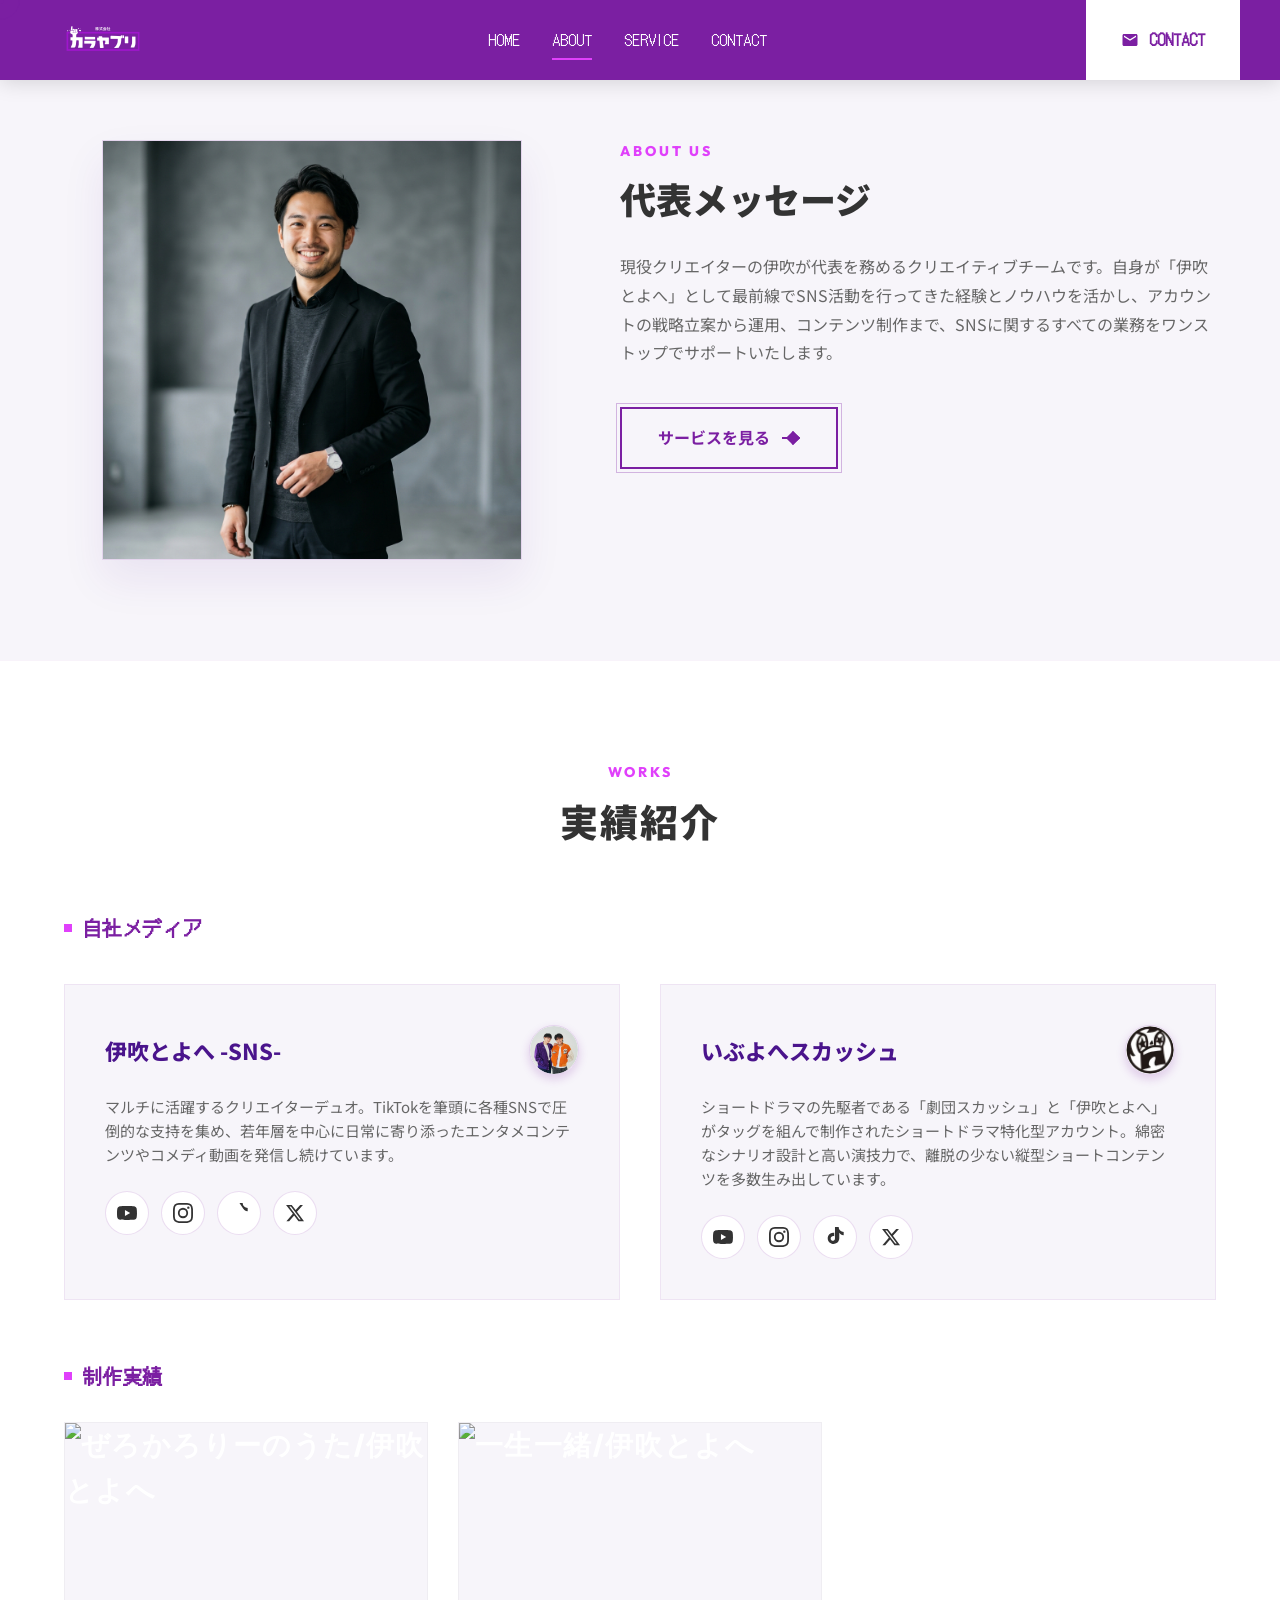
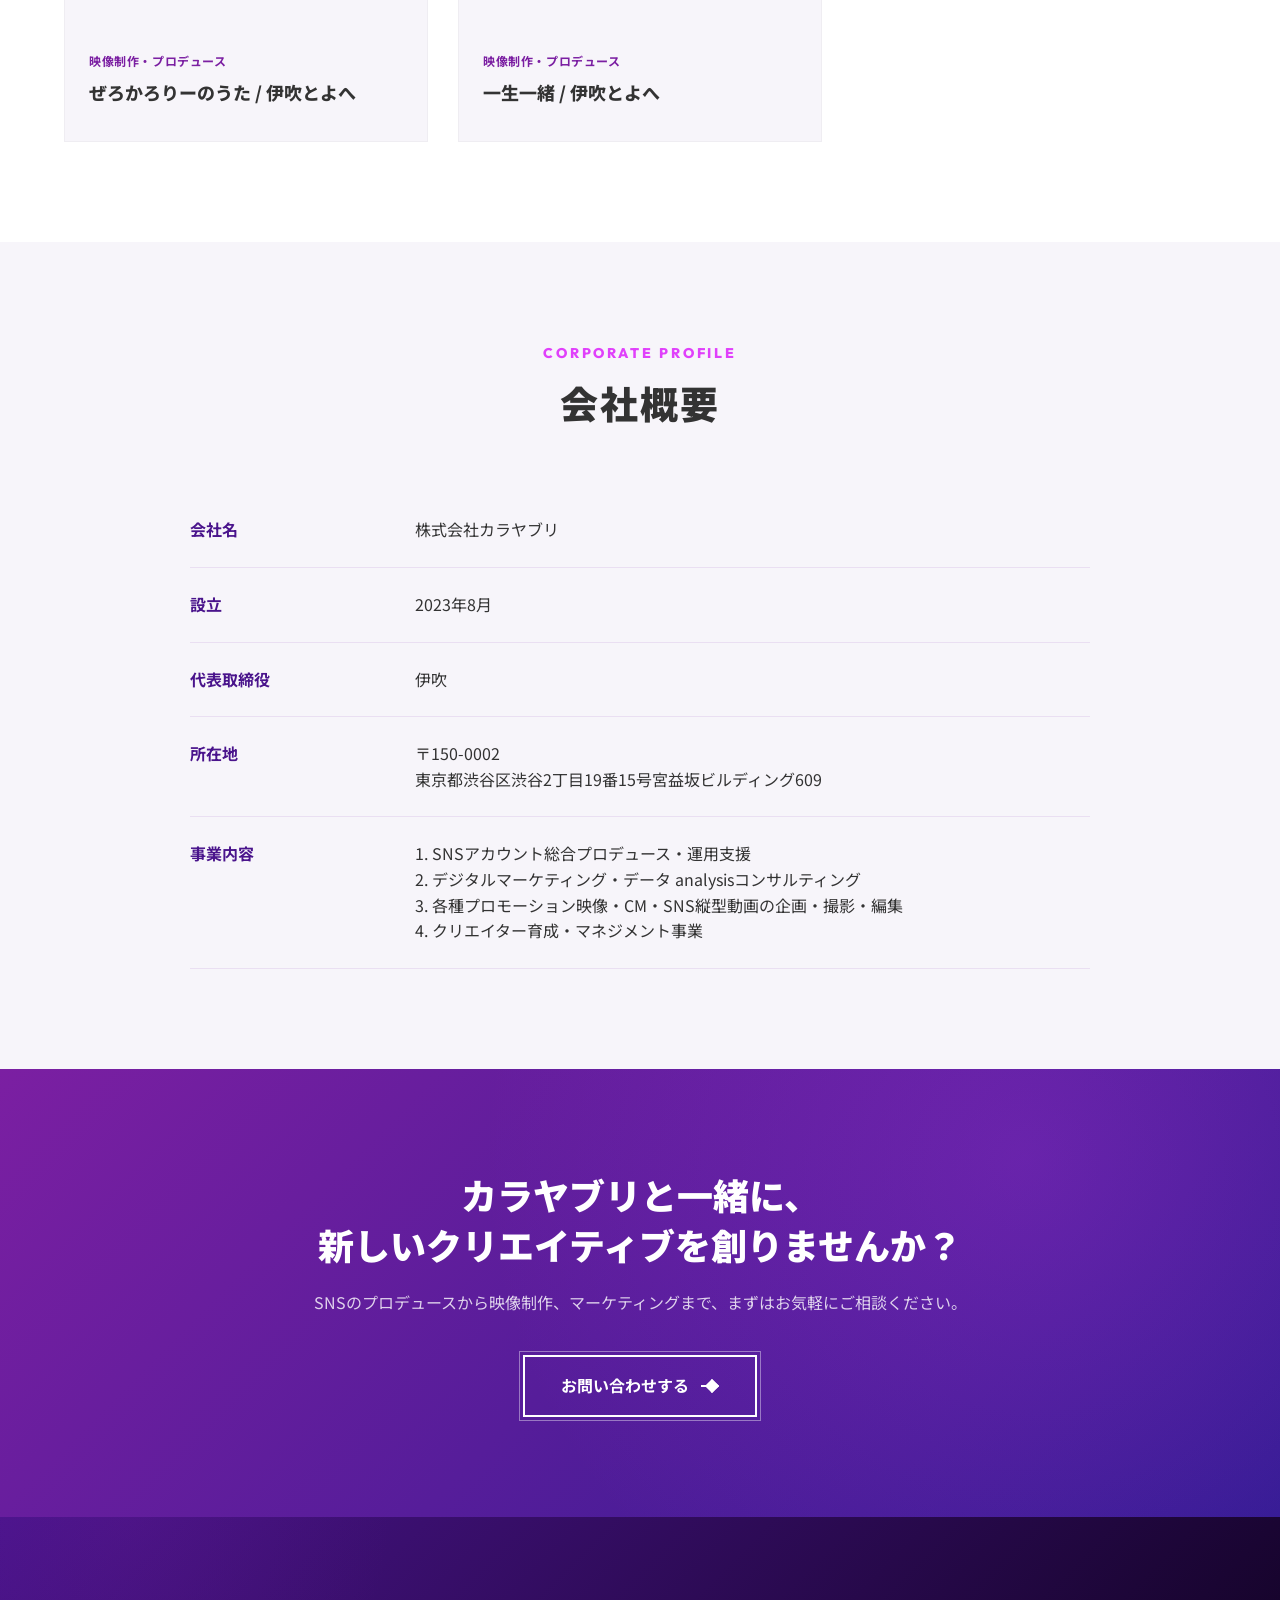
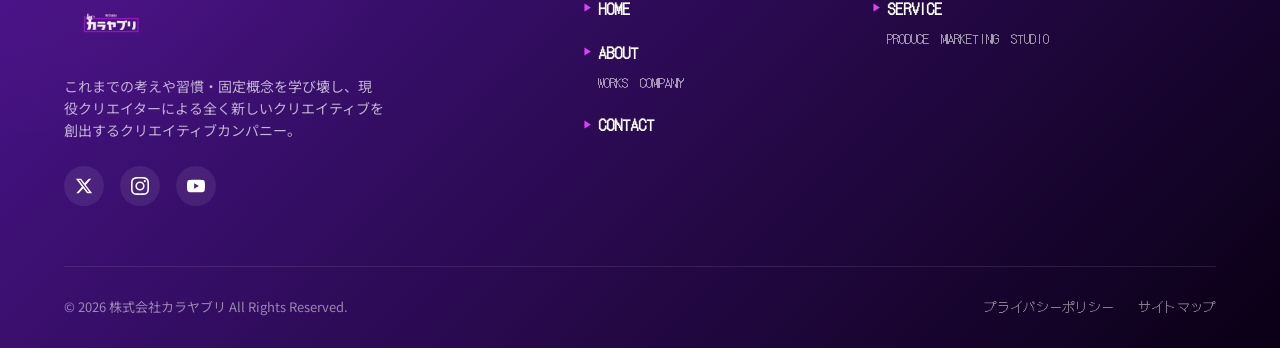
==== commit 093ca69a: "feat: site redesign (HOME hero text & message layout, ABOUT profile & works integration with layout " ====
--- a/about.html
+++ b/about.html
@@ -27,7 +27,6 @@
         <div class="nav-item"><a href="index.html">HOME</a></div>
         <div class="nav-item active"><a href="about.html">ABOUT</a></div>
         <div class="nav-item"><a href="service.html">SERVICE</a></div>
-        <div class="nav-item"><a href="works.html">WORKS</a></div>
         <div class="nav-item"><a href="contact.html">CONTACT</a></div>
         <a href="contact.html" class="nav-item-contact" style="display: none;">CONTACT</a>
       </nav>
@@ -41,38 +40,133 @@
     </div>
   </header>
 
-  <!-- --- SUBPAGE HERO --- -->
-  <section class="subpage-hero">
-    <div class="container">
-      <h1 class="subpage-title">私たちについて</h1>
-      <p class="subpage-subtitle">About Us</p>
-    </div>
-  </section>
-
-  <!-- --- MESSAGE SECTION --- -->
-  <section class="about-message-sec section-padding" id="message">
-    <div class="container">
-      <div class="about-intro-grid">
-        <div class="reveal-fade">
-          <p class="section-subtitle">Our Mission</p>
-          <h2 class="problem-heading" style="margin-bottom: 25px;">
-            <span class="q-badge">Q.</span> SNSで何をやれば良いのか？
-          </h2>
-          <div class="about-lead">
-            「インフルエンサーと裏の活動」という両面のアプローチから、SNSにおける企業の悩みに寄り添い、解決へと導きます。
-          </div>
-        </div>
-        <div class="reveal-fade reveal-delay-2 about-body-text">
-          <p>
-            現在、多くの企業がSNSでの情報発信に重要性を感じつつも、「何を投稿すればいいのか分からない」「フォロワーが増えてもビジネスに繋がらない」といった本質的な課題を抱えています。
+  <!-- --- SUBPAGE HERO (REVAMPED WITH PRESIDENT INFO) --- -->
+  <section class="about-hero-sec section-padding">
+    <div class="container">
+      <div class="home-about-grid">
+        <div class="reveal-fade about-img-wrapper">
+          <img src="assets/images/president_ibuki.png" alt="代表取締役 伊吹" class="about-president-img">
+        </div>
+        <div class="reveal-fade reveal-delay-2 about-text-wrapper">
+          <p class="section-subtitle">About Us</p>
+          <h2 class="about-title-main">代表メッセージ</h2>
+          <p class="about-msg-text">
+            現役クリエイターの伊吹が代表を務めるクリエイティブチームです。自身が「伊吹とよへ」として最前線でSNS活動を行ってきた経験とノウハウを活かし、アカウントの戦略立案から運用、コンテンツ制作まで、SNSに関するすべての業務をワンストップでサポートいたします。
           </p>
-          <p>
-            カラヤブリは、単なる代理運用やフォロワー数を増やすための小手先のテクニックは提案しません。
-            私たちは「インフルエンサー（表の活動）」として直接ファンと対話し熱狂を生み出してきた知見と、「裏の活動（データ分析・企画設計・戦略マーケティング）」としてのロジカルな思考を併せ持っています。
-          </p>
-          <p>
-            これまでの業界の「アタリマエ」や固定概念、殻（カラ）を学び壊し、時代の先を行くクリエイティブによって、クライアントのビジネスに確かな変革をもたらすことが私たちの使命です。
-          </p>
+          <div class="about-btn-wrap">
+            <a href="service.html" class="btn-yaburi">
+              <span>サービスを見る</span>
+              <span class="arrow"></span>
+            </a>
+          </div>
+        </div>
+      </div>
+    </div>
+  </section>
+
+  <!-- --- WORKS INTEGRATION SECTION --- -->
+  <section class="about-works-sec section-padding" id="works">
+    <div class="container">
+      <div class="section-title-wrap reveal-fade">
+        <p class="section-subtitle">Works</p>
+        <h2 class="section-title">実績紹介</h2>
+      </div>
+
+      <!-- SNS Accounts -->
+      <div class="works-subsection reveal-fade" id="own-media">
+        <h3 class="subsection-title">自社メディア</h3>
+        <div class="media-cards-grid">
+          <!-- Media 1: Ibuki to Yohe -->
+          <div class="media-detail-card">
+            <div class="media-header">
+              <h3>伊吹とよへ -SNS-</h3>
+              <div class="media-avatar" style="background: none; border: 1px solid rgba(123, 31, 162, 0.15);">
+                <img src="assets/images/ibukitoyohe_icon.jpg" alt="伊吹とよへ" style="width: 100%; height: 100%; object-fit: cover; border-radius: 50%;">
+              </div>
+            </div>
+            <p class="media-desc">
+              マルチに活躍するクリエイターデュオ。TikTokを筆頭に各種SNSで圧倒的な支持を集め、若年層を中心に日常に寄り添ったエンタメコンテンツやコメディ動画を発信し続けています。
+            </p>
+            <div class="media-sns-links">
+              <a href="https://www.youtube.com/@ibukitoyohe" target="_blank" aria-label="YouTube" class="yt-link">
+                <svg viewBox="0 0 24 24"><path d="M23.498 6.163a3.003 3.003 0 00-2.11-2.11C19.518 3.545 12 3.545 12 3.545s-7.518 0-9.388.508a3.003 3.003 0 00-2.11 2.11C0 8.033 0 12 0 12s0 3.967.502 5.837a3.003 3.003 0 002.11 2.11c1.87.508 9.388.508 9.388.508s7.518 0 9.388-.508a3.003 3.003 0 002.11-2.11C24 15.967 24 12 24 12s0-3.967-.502-5.837zM9.545 15.568V8.432L15.818 12l-6.273 3.568z"/></svg>
+              </a>
+              <a href="https://www.instagram.com/ibukitoyohe0709/" target="_blank" aria-label="Instagram" class="ig-link">
+                <svg viewBox="0 0 24 24"><path d="M12 2.163c3.204 0 3.584.012 4.85.07 3.252.148 4.771 1.691 4.919 4.919.058 1.265.069 1.645.069 4.849 0 3.205-.012 3.584-.069 4.849-.149 3.225-1.664 4.771-4.919 4.919-1.266.058-1.644.07-4.85.07-3.204 0-3.584-.012-4.849-.07-3.26-.149-4.771-1.699-4.919-4.92-.058-1.265-.07-1.644-.07-4.849 0-3.204.013-3.583.07-4.849.149-3.227 1.664-4.771 4.919-4.919 1.266-.057 1.645-.069 4.849-.069zM12 0C8.741 0 8.333.014 7.053.072 2.695.272.273 2.69.073 7.051.014 8.333 0 8.741 0 12c0 3.259.014 3.668.072 4.948.2 4.358 2.618 6.78 6.98 6.98 1.281.058 1.689.072 4.948.072 3.259 0 3.668-.014 4.948-.072 4.354-.2 6.782-2.618 6.979-6.98.059-1.28.073-1.689.073-4.948 0-3.259-.014-3.667-.072-4.947-.196-4.354-2.617-6.78-6.979-6.98C15.668.014 15.259 0 12 0zm0 5.838a6.162 6.162 0 100 12.324 6.162 6.162 0 000-12.324zM12 16a4 4 0 110-8 4 4 0 010 8zm6.406-11.845a1.44 1.44 0 100 2.881 1.44 1.44 0 000-2.881z"/></svg>
+              </a>
+              <a href="https://www.tiktok.com/@ibukitoyohedayo" target="_blank" aria-label="TikTok" class="tt-link">
+                <svg viewBox="0 0 24 24"><path d="M12.53.02C13.84 0 15.14.01 16.44 0c.08 1.53.63 3.09 1.75 4.17 1.12 1.11 2.7 1.62 4.24 1.79v4.03c-1.44-.17-2.81-.74-3.99-1.66-.49-.39-.94-.85-1.32-1.35(V.02h.16z"/></svg>
+              </a>
+              <a href="https://x.com/ibukitoyohedayo" target="_blank" aria-label="X" class="x-link">
+                <svg viewBox="0 0 24 24"><path d="M18.244 2.25h3.308l-7.227 8.26 8.502 11.24H16.17l-5.214-6.817L4.99 21.75H1.68l7.73-8.835L1.254 2.25H8.08l4.713 6.231zm-1.161 17.52h1.833L7.084 4.126H5.117z"/></svg>
+              </a>
+            </div>
+          </div>
+
+          <!-- Media 2: Ibuyohe Squash -->
+          <div class="media-detail-card">
+            <div class="media-header">
+              <h3>いぶよへスカッシュ</h3>
+              <div class="media-avatar" style="background: none; border: 1px solid rgba(123, 31, 162, 0.15);">
+                <img src="assets/images/ibuyohe_squash_icon.jpg" alt="いぶよへスカッシュ" style="width: 100%; height: 100%; object-fit: cover; border-radius: 50%;">
+              </div>
+            </div>
+            <p class="media-desc">
+              ショートドラマの先駆者である「劇団スカッシュ」と「伊吹とよへ」がタッグを組んで制作されたショートドラマ特化型アカウント。綿密なシナリオ設計と高い演技力で、離脱の少ない縦型ショートコンテンツを多数生み出しています。
+            </p>
+            <div class="media-sns-links">
+              <a href="https://www.youtube.com/@ibuyohesquash" target="_blank" aria-label="YouTube" class="yt-link">
+                <svg viewBox="0 0 24 24"><path d="M23.498 6.163a3.003 3.003 0 00-2.11-2.11C19.518 3.545 12 3.545 12 3.545s-7.518 0-9.388.508a3.003 3.003 0 00-2.11 2.11C0 8.033 0 12 0 12s0 3.967.502 5.837a3.003 3.003 0 002.11 2.11c1.87.508 9.388.508 9.388.508s7.518 0 9.388-.508a3.003 3.003 0 002.11-2.11C24 15.967 24 12 24 12s0-3.967-.502-5.837zM9.545 15.568V8.432L15.818 12l-6.273 3.568z"/></svg>
+              </a>
+              <a href="https://www.instagram.com/ibuyohesquash/" target="_blank" aria-label="Instagram" class="ig-link">
+                <svg viewBox="0 0 24 24"><path d="M12 2.163c3.204 0 3.584.012 4.85.07 3.252.148 4.771 1.691 4.919 4.919.058 1.265.069 1.645.069 4.849 0 3.205-.012 3.584-.069 4.849-.149 3.225-1.664 4.771-4.919 4.919-1.266.058-1.644.07-4.85.07-3.204 0-3.584-.012-4.849-.07-3.26-.149-4.771-1.699-4.919-4.92-.058-1.265-.07-1.644-.07-4.849 0-3.204.013-3.583.07-4.849.149-3.227 1.664-4.771 4.919-4.919 1.266-.057 1.645-.069 4.849-.069zM12 0C8.741 0 8.333.014 7.053.072 2.695.272.273 2.69.073 7.051.014 8.333 0 8.741 0 12c0 3.259.014 3.668.072 4.948.2 4.358 2.618 6.78 6.98 6.98 1.281.058 1.689.072 4.948.072 3.259 0 3.668-.014 4.948-.072 4.354-.2 6.782-2.618 6.979-6.98.059-1.28.073-1.689.073-4.948 0-3.259-.014-3.667-.072-4.947-.196-4.354-2.617-6.78-6.979-6.98C15.668.014 15.259 0 12 0zm0 5.838a6.162 6.162 0 100 12.324 6.162 6.162 0 000-12.324zM12 16a4 4 0 110-8 4 4 0 010 8zm6.406-11.845a1.44 1.44 0 100 2.881 1.44 1.44 0 000-2.881z"/></svg>
+              </a>
+              <a href="https://www.tiktok.com/@ibuyohesquash" target="_blank" aria-label="TikTok" class="tt-link">
+                <svg viewBox="0 0 24 24"><path d="M12.53.02C13.84 0 15.14.01 16.44 0c.08 1.53.63 3.09 1.75 4.17 1.12 1.11 2.7 1.62 4.24 1.79v4.03c-1.44-.17-2.81-.74-3.99-1.66-.49-.39-.94-.85-1.32-1.35v6.52c-.03 2.1-.94 4.22-2.63 5.48-1.78 1.34-4.23 1.71-6.39 1.04-2.31-.72-4.23-2.68-4.73-5.07-.6-2.83.67-5.91 3.12-7.29 1.4-.78 3.03-1.01 4.6-.68v4.07c-1.12-.39-2.39-.16-3.29.62-.84.72-1.18 1.89-.91 2.96.28 1.09 1.3 1.88 2.4 1.85 1.29.04 2.45-.89 2.62-2.17.07-.54.06-1.09.06-1.63V.02h.16z"/></svg>
+              </a>
+              <a href="https://x.com/ibuyohesquash" target="_blank" aria-label="X" class="x-link">
+                <svg viewBox="0 0 24 24"><path d="M18.244 2.25h3.308l-7.227 8.26 8.502 11.24H16.17l-5.214-6.817L4.99 21.75H1.68l7.73-8.835L1.254 2.25H8.08l4.713 6.231zm-1.161 17.52h1.833L7.084 4.126H5.117z"/></svg>
+              </a>
+            </div>
+          </div>
+        </div>
+      </div>
+
+      <!-- Video Production Works -->
+      <div class="works-subsection reveal-fade" style="margin-top: 60px;" id="video-works">
+        <h3 class="subsection-title">制作実績</h3>
+        <div class="works-grid">
+          <!-- Work 1 -->
+          <a href="https://youtu.be/A1MLXP5Tsn0?si=dBFtoSz1M7Hn-1nl" target="_blank" class="works-card play-hover">
+            <div class="works-thumbnail-wrapper">
+              <div class="works-thumbnail">
+                <img src="https://img.youtube.com/vi/A1MLXP5Tsn0/hqdefault.jpg" alt="ぜろかろりーのうた/伊吹とよへ" style="width: 100%; height: 100%; object-fit: cover;">
+                <div class="play-icon-overlay">
+                  <svg viewBox="0 0 24 24"><path d="M8 5v14l11-7z"/></svg>
+                </div>
+              </div>
+            </div>
+            <div class="works-info">
+              <span class="works-tag">映像制作・プロデュース</span>
+              <h3 class="works-item-title">ぜろかろりーのうた / 伊吹とよへ</h3>
+            </div>
+          </a>
+
+          <!-- Work 2 -->
+          <a href="https://youtu.be/VbT0x2Kn_CU?si=xGglia--JVnFMGNK" target="_blank" class="works-card play-hover">
+            <div class="works-thumbnail-wrapper">
+              <div class="works-thumbnail">
+                <img src="https://img.youtube.com/vi/VbT0x2Kn_CU/hqdefault.jpg" alt="一生一緒/伊吹とよへ" style="width: 100%; height: 100%; object-fit: cover;">
+                <div class="play-icon-overlay">
+                  <svg viewBox="0 0 24 24"><path d="M8 5v14l11-7z"/></svg>
+                </div>
+              </div>
+            </div>
+            <div class="works-info">
+              <span class="works-tag">映像制作・プロデュース</span>
+              <h3 class="works-item-title">一生一緒 / 伊吹とよへ</h3>
+            </div>
+          </a>
         </div>
       </div>
     </div>
@@ -111,7 +205,7 @@
             <th>事業内容</th>
             <td>
               1. SNSアカウント総合プロデュース・運用支援<br>
-              2. デジタルマーケティング・データ分析コンサルティング<br>
+              2. デジタルマーケティング・データ analysisコンサルティング<br>
               3. 各種プロモーション映像・CM・SNS縦型動画の企画・撮影・編集<br>
               4. クリエイター育成・マネジメント事業
             </td>
@@ -165,7 +259,7 @@
           <div class="footer-hierarchy-group">
             <a href="about.html" class="footer-hierarchy-parent">ABOUT</a>
             <div class="footer-hierarchy-children">
-              <a href="about.html#message" class="footer-hierarchy-child">MESSAGE</a>
+              <a href="about.html#works" class="footer-hierarchy-child">WORKS</a>
               <a href="about.html#company" class="footer-hierarchy-child">COMPANY</a>
             </div>
           </div>
@@ -183,13 +277,6 @@
               <a href="service.html#video" class="footer-hierarchy-child">STUDIO</a>
             </div>
           </div>
-          <div class="footer-hierarchy-group">
-            <a href="works.html" class="footer-hierarchy-parent">WORKS</a>
-            <div class="footer-hierarchy-children">
-              <a href="works.html#own-media" class="footer-hierarchy-child">MEDIA</a>
-              <a href="works.html#video-works" class="footer-hierarchy-child">WORKS</a>
-            </div>
-          </div>
         </div>
       </div>
 
--- a/css/pages.css
+++ b/css/pages.css
@@ -223,6 +223,9 @@
     padding-top: calc(var(--header-height) + 20px);
     padding-bottom: 60px;
     min-height: auto;
+  }
+  .scroll-indicator {
+    display: none !important;
   }
   .hero-container-inner {
     grid-template-columns: 1fr;
@@ -1562,3 +1565,379 @@
   fill: #333333;
 }
 
+/* ==========================================
+   代表メッセージ & 統合実績用スタイル
+   ========================================== */
+.about-hero-sec {
+  background-color: var(--bg-color);
+  padding-top: calc(var(--header-height) + 60px);
+}
+
+.about-president-img {
+  width: 100%;
+  max-width: 420px;
+  height: auto;
+  aspect-ratio: 1 / 1;
+  object-fit: cover;
+  border: 1px solid rgba(123, 31, 162, 0.15);
+  box-shadow: 0 20px 40px rgba(74, 20, 140, 0.08);
+}
+
+.about-img-wrapper {
+  display: flex;
+  justify-content: center;
+  align-items: center;
+}
+
+.about-text-wrapper {
+  display: flex;
+  flex-direction: column;
+  justify-content: center;
+  align-items: flex-start;
+  text-align: left;
+}
+
+.about-title-main {
+  font-family: var(--font-jp);
+  font-weight: 900;
+  font-size: 36px;
+  color: var(--text-dark);
+  margin-bottom: 24px;
+}
+
+.about-msg-text {
+  font-size: 16px;
+  line-height: 1.8;
+  color: var(--text-muted);
+  margin-bottom: 30px;
+}
+
+.about-btn-wrap {
+  margin-top: 10px;
+}
+
+/* 統合実績セクション */
+.about-works-sec {
+  background-color: var(--base-color);
+  border-top: 1px solid rgba(123, 31, 162, 0.05);
+}
+
+.works-subsection {
+  margin-top: 50px;
+}
+
+.subsection-title {
+  font-family: var(--font-pixel);
+  font-size: 20px;
+  font-weight: 700;
+  color: var(--primary-color);
+  margin-bottom: 30px;
+  display: flex;
+  align-items: center;
+  gap: 10px;
+}
+
+.subsection-title::before {
+  content: '';
+  display: inline-block;
+  width: 8px;
+  height: 8px;
+  background-color: var(--accent-color);
+}
+
+/* ==========================================
+   サービス画面用画像無しリッチスタイル
+   ========================================== */
+.service-block {
+  position: relative;
+  overflow: hidden;
+  border-bottom: 1px solid rgba(123, 31, 162, 0.05);
+}
+
+/* 交互に少しだけトーンを変える */
+.service-block:nth-of-type(even) {
+  background-color: #FAF8FC;
+}
+
+/* 巨大背景文字デコレーション */
+.service-block::before {
+  content: attr(data-bg-text);
+  position: absolute;
+  top: 8%;
+  left: 5%;
+  font-family: var(--font-en);
+  font-size: 15vw;
+  font-weight: 900;
+  color: rgba(123, 31, 162, 0.02);
+  line-height: 1;
+  letter-spacing: 0.08em;
+  pointer-events: none;
+  z-index: 0;
+  text-transform: uppercase;
+}
+
+/* 背景グラデーション */
+.service-block::after {
+  content: '';
+  position: absolute;
+  width: 700px;
+  height: 700px;
+  background: radial-gradient(circle, rgba(123, 31, 162, 0.03) 0%, rgba(224, 64, 251, 0.01) 50%, transparent 70%);
+  z-index: 0;
+  pointer-events: none;
+}
+
+#produce::after {
+  top: -15%;
+  left: -10%;
+}
+
+#marketing::after {
+  bottom: -20%;
+  right: -10%;
+  background: radial-gradient(circle, rgba(224, 64, 251, 0.03) 0%, rgba(123, 31, 162, 0.01) 50%, transparent 70%);
+}
+
+#video::after {
+  top: 10%;
+  left: 40%;
+}
+
+.service-block .container {
+  position: relative;
+  z-index: 1;
+}
+
+.service-block-grid.text-only-rich {
+  grid-template-columns: 1fr;
+  max-width: 1000px;
+  margin: 0 auto;
+}
+
+.service-block-grid.text-only-rich .service-block-content {
+  width: 100%;
+}
+
+/* SOLUTION番号をプレミアムなバッジに */
+.service-block-content .service-block-num {
+  display: inline-block;
+  font-family: var(--font-en);
+  font-size: 13px;
+  font-weight: 800;
+  letter-spacing: 0.25em;
+  color: var(--primary-color);
+  background-color: rgba(123, 31, 162, 0.05);
+  padding: 6px 16px;
+  margin-bottom: 24px;
+  border-left: 3px solid var(--primary-color);
+  line-height: 1.2;
+}
+
+/* 大見出し */
+.service-block-content h3 {
+  font-size: 36px;
+  font-weight: 900;
+  letter-spacing: 0.06em;
+  color: var(--primary-dark);
+  margin-bottom: 20px;
+  line-height: 1.3;
+}
+
+/* リード文 */
+.service-block-content .service-block-lead {
+  font-size: 18px;
+  font-weight: 700;
+  color: var(--text-dark);
+  margin-bottom: 40px;
+  line-height: 1.6;
+  max-width: 800px;
+  border-left: 2px solid rgba(123, 31, 162, 0.15);
+  padding-left: 20px;
+}
+
+/* カードレイアウト */
+.service-detail-list.boxed-cards {
+  display: grid;
+  grid-template-columns: repeat(auto-fit, minmax(290px, 1fr));
+  gap: 30px;
+  margin-top: 30px;
+  counter-reset: card-counter;
+}
+
+.service-detail-list.boxed-cards.single-card {
+  grid-template-columns: 1fr;
+}
+
+/* 個別カード */
+.service-detail-list.boxed-cards .service-detail-item {
+  position: relative;
+  counter-increment: card-counter;
+  border: 1px solid rgba(123, 31, 162, 0.08);
+  padding: 40px 35px;
+  background: linear-gradient(135deg, #FFFFFF 0%, #FAFAF8 100%);
+  box-shadow: 0 10px 40px rgba(74, 20, 140, 0.02), inset 0 0 0 1px rgba(255, 255, 255, 0.8);
+  transition: var(--transition-smooth);
+}
+
+/* 右上の薄い番号インデックス */
+.service-detail-list.boxed-cards .service-detail-item::before {
+  content: counter(card-counter, decimal-leading-zero);
+  position: absolute;
+  top: 35px;
+  right: 35px;
+  font-family: var(--font-en);
+  font-size: 32px;
+  font-weight: 800;
+  color: rgba(123, 31, 162, 0.04);
+  line-height: 1;
+  transition: var(--transition-smooth);
+}
+
+.service-detail-list.boxed-cards .service-detail-item:hover {
+  transform: translateY(-8px);
+  border-color: var(--accent-color);
+  box-shadow: 0 20px 45px rgba(123, 31, 162, 0.08), inset 0 0 0 1px rgba(255, 255, 255, 1);
+  background: #FFFFFF;
+}
+
+.service-detail-list.boxed-cards .service-detail-item:hover::before {
+  color: rgba(224, 64, 251, 0.12);
+  transform: translateY(-2px);
+}
+
+/* カード内見出し */
+.service-detail-list.boxed-cards .service-detail-item h4 {
+  font-size: 20px;
+  font-weight: 800;
+  color: var(--primary-dark);
+  margin-bottom: 18px;
+  position: relative;
+  display: block;
+  padding-bottom: 12px;
+  border-bottom: 2px solid rgba(123, 31, 162, 0.05);
+}
+
+.service-detail-list.boxed-cards .service-detail-item h4::after {
+  content: '';
+  position: absolute;
+  bottom: -2px;
+  left: 0;
+  width: 30px;
+  height: 2px;
+  background-color: var(--accent-color);
+  transition: width 0.4s ease;
+}
+
+.service-detail-list.boxed-cards .service-detail-item:hover h4::after {
+  width: 60px;
+}
+
+/* カード内説明文 */
+.service-detail-list.boxed-cards .service-detail-item p {
+  font-size: 14.5px;
+  color: var(--text-muted);
+  line-height: 1.7;
+}
+
+/* 映像制作フォーマット用特別スタイル */
+.format-list-card {
+  position: relative;
+}
+
+.format-list-card::before {
+  display: none !important;
+}
+
+.format-grid {
+  display: grid;
+  grid-template-columns: repeat(3, 1fr);
+  gap: 30px;
+  margin-top: 25px;
+  padding: 0;
+}
+
+.format-grid li {
+  position: relative;
+  list-style: none;
+  background-color: rgba(123, 31, 162, 0.02);
+  border: 1px solid rgba(123, 31, 162, 0.04);
+  padding: 24px;
+  transition: var(--transition-smooth);
+}
+
+.format-grid li:hover {
+  background-color: #FFFFFF;
+  border-color: rgba(123, 31, 162, 0.15);
+  box-shadow: 0 10px 30px rgba(123, 31, 162, 0.05);
+  transform: translateY(-3px);
+}
+
+.format-tag {
+  display: inline-block;
+  font-family: var(--font-en);
+  font-size: 10px;
+  font-weight: 800;
+  color: var(--accent-color);
+  border: 1px solid var(--accent-color);
+  padding: 2px 8px;
+  margin-bottom: 12px;
+  letter-spacing: 0.05em;
+}
+
+.format-grid li strong {
+  display: block;
+  font-size: 16px;
+  font-weight: 800;
+  color: var(--primary-dark);
+  margin-bottom: 10px;
+  line-height: 1.4;
+}
+
+.format-grid li p {
+  font-size: 13.5px !important;
+  color: var(--text-muted);
+  line-height: 1.6;
+}
+
+@media (max-width: 900px) {
+  .format-grid {
+    grid-template-columns: 1fr;
+    gap: 20px;
+  }
+  .service-block-content h3 {
+    font-size: 30px;
+  }
+  .service-block-content .service-block-lead {
+    font-size: 16px;
+    padding-left: 15px;
+  }
+}
+
+@media (max-width: 768px) {
+  .service-block {
+    padding: 70px 0;
+  }
+  .service-block::before {
+    font-size: 20vw;
+    top: 5%;
+  }
+}
+
+@media (max-width: 768px) {
+  .about-hero-sec .home-about-grid {
+    grid-template-columns: 1fr;
+    gap: 30px;
+  }
+  .about-president-img {
+    max-width: 280px;
+  }
+  .about-text-wrapper {
+    align-items: center;
+    text-align: center;
+  }
+  .about-title-main {
+    font-size: 28px;
+  }
+}
+
+
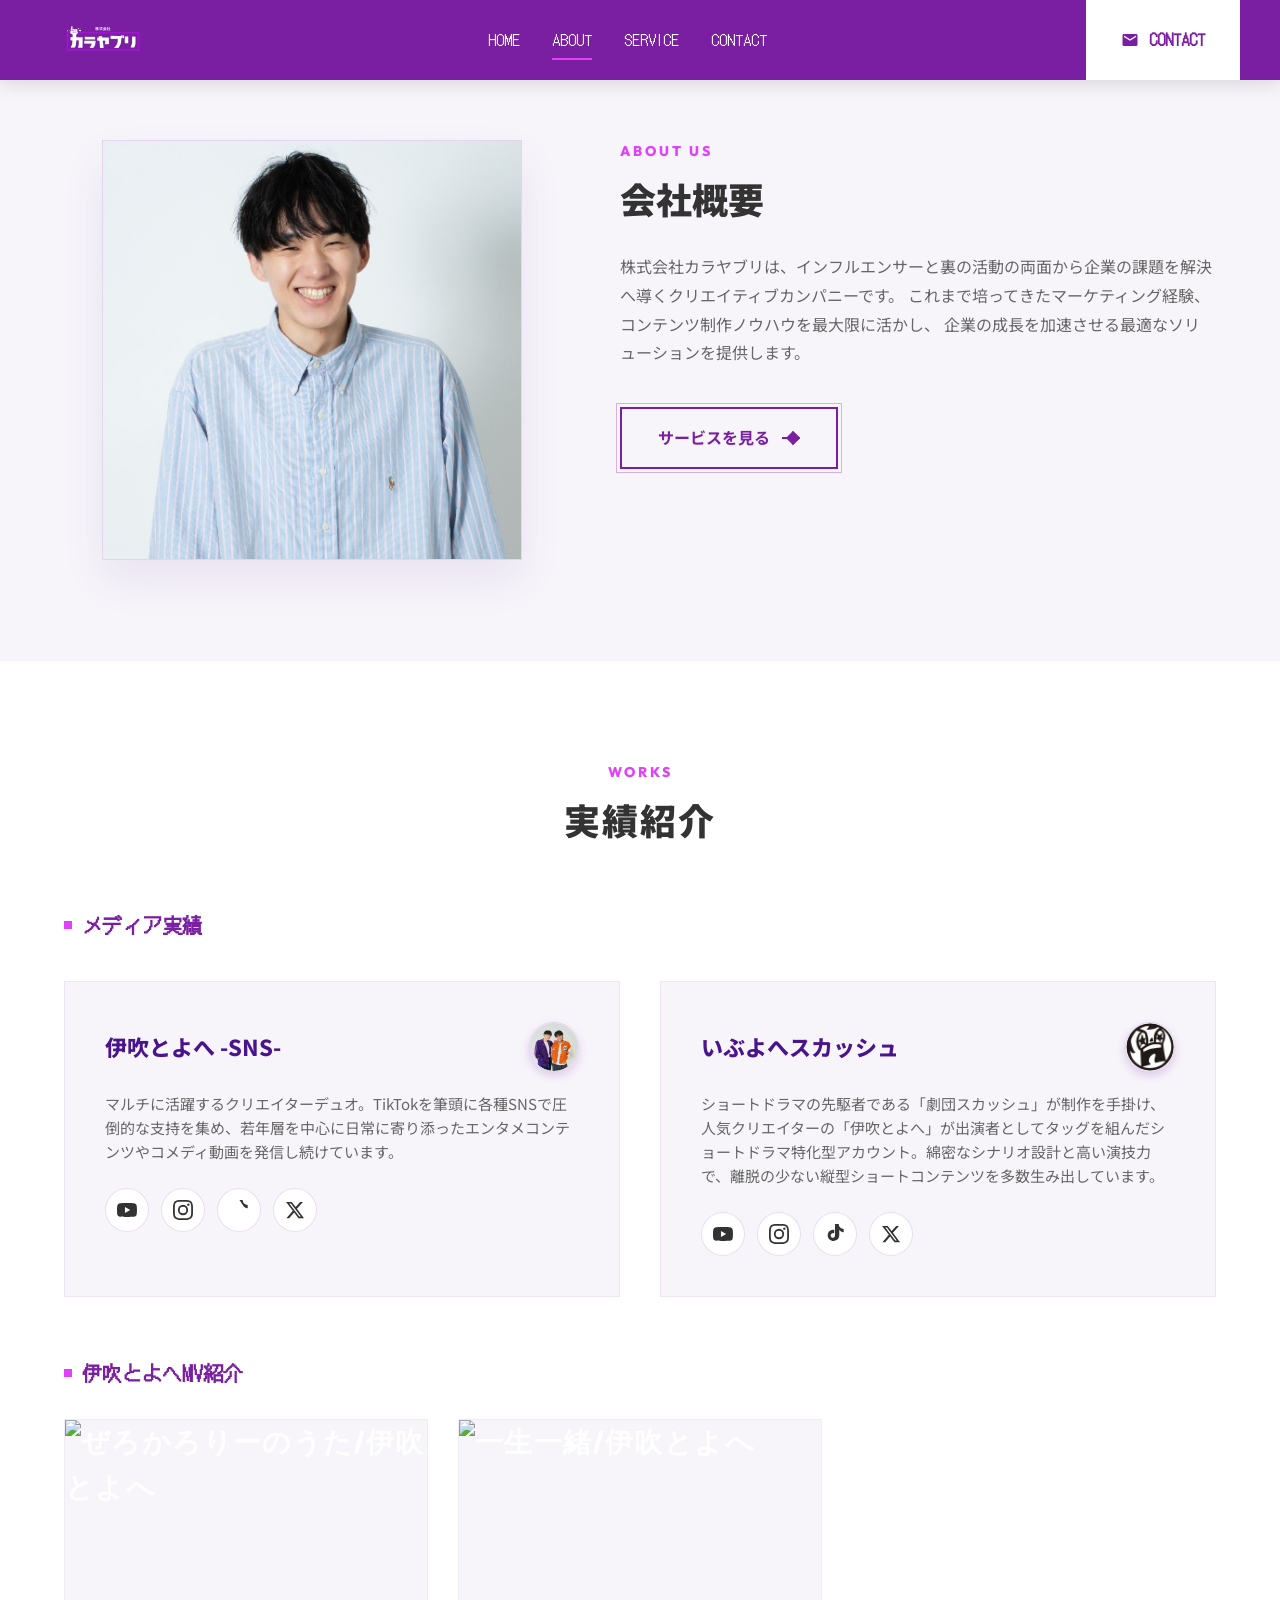
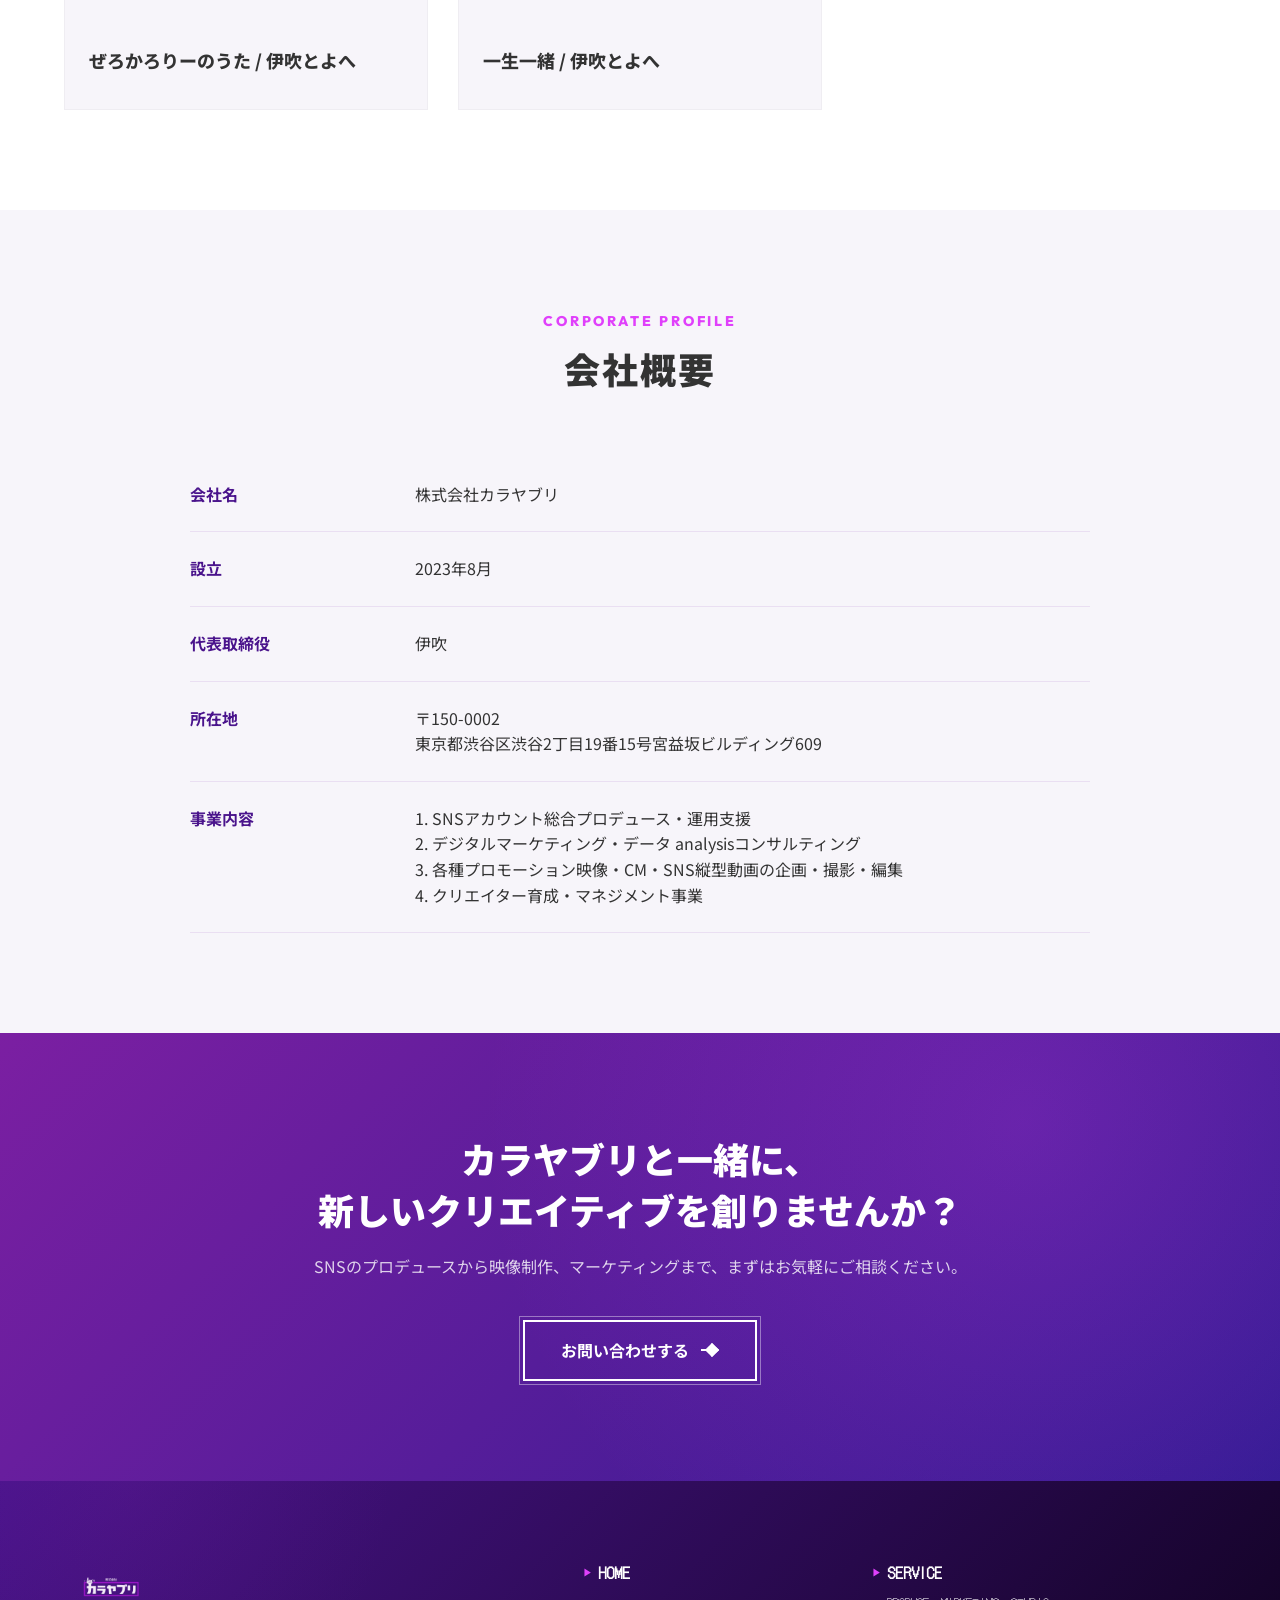
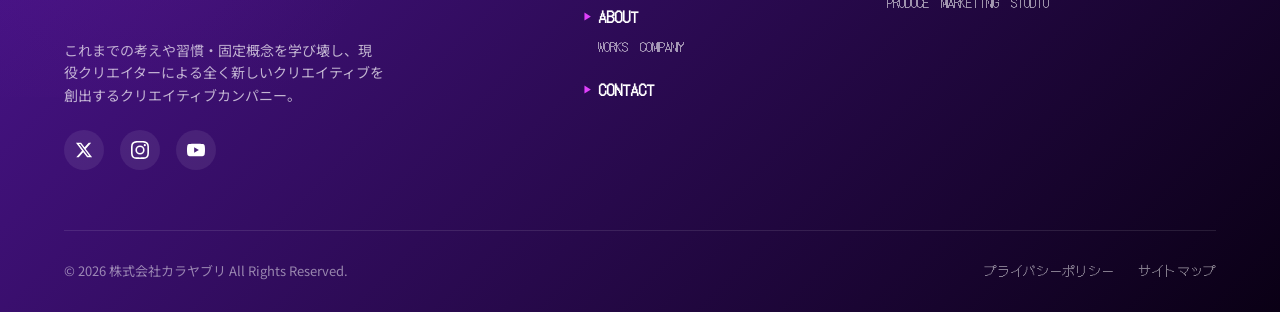
==== commit 6ccc9a01: "feat: add service flow gallery and format cards with reference images, adjust styling" ====
--- a/about.html
+++ b/about.html
@@ -1,5 +1,6 @@
 <!DOCTYPE html>
 <html lang="ja">
+
 <head>
   <meta charset="UTF-8">
   <meta name="viewport" content="width=device-width, initial-scale=1.0">
@@ -8,6 +9,7 @@
   <link rel="stylesheet" href="css/common.css?v=20260608">
   <link rel="stylesheet" href="css/pages.css?v=20260608">
 </head>
+
 <body>
 
   <!-- --- HEADER --- -->
@@ -16,7 +18,7 @@
       <a href="index.html" class="logo-link">
         <img src="assets/images/logo_outline.png" alt="株式会社カラヤブリ" class="logo-img">
       </a>
-      
+
       <button class="hamburger-btn" aria-label="メニューを開く">
         <span></span>
         <span></span>
@@ -33,7 +35,8 @@
 
       <a href="contact.html" class="header-contact-btn">
         <svg viewBox="0 0 24 24">
-          <path d="M20 4H4c-1.1 0-1.99.9-1.99 2L2 18c0 1.1.9 2 2 2h16c1.1 0 2-.9 2-2V6c0-1.1-.9-2-2-2zm0 4l-8 5-8-5V6l8 5 8-5v2z"/>
+          <path
+            d="M20 4H4c-1.1 0-1.99.9-1.99 2L2 18c0 1.1.9 2 2 2h16c1.1 0 2-.9 2-2V6c0-1.1-.9-2-2-2zm0 4l-8 5-8-5V6l8 5 8-5v2z" />
         </svg>
         <span>CONTACT</span>
       </a>
@@ -49,9 +52,11 @@
         </div>
         <div class="reveal-fade reveal-delay-2 about-text-wrapper">
           <p class="section-subtitle">About Us</p>
-          <h2 class="about-title-main">代表メッセージ</h2>
+          <h2 class="about-title-main">会社概要</h2>
           <p class="about-msg-text">
-            現役クリエイターの伊吹が代表を務めるクリエイティブチームです。自身が「伊吹とよへ」として最前線でSNS活動を行ってきた経験とノウハウを活かし、アカウントの戦略立案から運用、コンテンツ制作まで、SNSに関するすべての業務をワンストップでサポートいたします。
+            株式会社カラヤブリは、インフルエンサーと裏の活動の両面から企業の課題を解決へ導くクリエイティブカンパニーです。
+            これまで培ってきたマーケティング経験、コンテンツ制作ノウハウを最大限に活かし、
+            企業の成長を加速させる最適なソリューションを提供します。
           </p>
           <div class="about-btn-wrap">
             <a href="service.html" class="btn-yaburi">
@@ -74,14 +79,15 @@
 
       <!-- SNS Accounts -->
       <div class="works-subsection reveal-fade" id="own-media">
-        <h3 class="subsection-title">自社メディア</h3>
+        <h3 class="subsection-title">メディア実績</h3>
         <div class="media-cards-grid">
           <!-- Media 1: Ibuki to Yohe -->
           <div class="media-detail-card">
             <div class="media-header">
               <h3>伊吹とよへ -SNS-</h3>
               <div class="media-avatar" style="background: none; border: 1px solid rgba(123, 31, 162, 0.15);">
-                <img src="assets/images/ibukitoyohe_icon.jpg" alt="伊吹とよへ" style="width: 100%; height: 100%; object-fit: cover; border-radius: 50%;">
+                <img src="assets/images/ibukitoyohe_icon.jpg" alt="伊吹とよへ"
+                  style="width: 100%; height: 100%; object-fit: cover; border-radius: 50%;">
               </div>
             </div>
             <p class="media-desc">
@@ -89,16 +95,29 @@
             </p>
             <div class="media-sns-links">
               <a href="https://www.youtube.com/@ibukitoyohe" target="_blank" aria-label="YouTube" class="yt-link">
-                <svg viewBox="0 0 24 24"><path d="M23.498 6.163a3.003 3.003 0 00-2.11-2.11C19.518 3.545 12 3.545 12 3.545s-7.518 0-9.388.508a3.003 3.003 0 00-2.11 2.11C0 8.033 0 12 0 12s0 3.967.502 5.837a3.003 3.003 0 002.11 2.11c1.87.508 9.388.508 9.388.508s7.518 0 9.388-.508a3.003 3.003 0 002.11-2.11C24 15.967 24 12 24 12s0-3.967-.502-5.837zM9.545 15.568V8.432L15.818 12l-6.273 3.568z"/></svg>
-              </a>
-              <a href="https://www.instagram.com/ibukitoyohe0709/" target="_blank" aria-label="Instagram" class="ig-link">
-                <svg viewBox="0 0 24 24"><path d="M12 2.163c3.204 0 3.584.012 4.85.07 3.252.148 4.771 1.691 4.919 4.919.058 1.265.069 1.645.069 4.849 0 3.205-.012 3.584-.069 4.849-.149 3.225-1.664 4.771-4.919 4.919-1.266.058-1.644.07-4.85.07-3.204 0-3.584-.012-4.849-.07-3.26-.149-4.771-1.699-4.919-4.92-.058-1.265-.07-1.644-.07-4.849 0-3.204.013-3.583.07-4.849.149-3.227 1.664-4.771 4.919-4.919 1.266-.057 1.645-.069 4.849-.069zM12 0C8.741 0 8.333.014 7.053.072 2.695.272.273 2.69.073 7.051.014 8.333 0 8.741 0 12c0 3.259.014 3.668.072 4.948.2 4.358 2.618 6.78 6.98 6.98 1.281.058 1.689.072 4.948.072 3.259 0 3.668-.014 4.948-.072 4.354-.2 6.782-2.618 6.979-6.98.059-1.28.073-1.689.073-4.948 0-3.259-.014-3.667-.072-4.947-.196-4.354-2.617-6.78-6.979-6.98C15.668.014 15.259 0 12 0zm0 5.838a6.162 6.162 0 100 12.324 6.162 6.162 0 000-12.324zM12 16a4 4 0 110-8 4 4 0 010 8zm6.406-11.845a1.44 1.44 0 100 2.881 1.44 1.44 0 000-2.881z"/></svg>
+                <svg viewBox="0 0 24 24">
+                  <path
+                    d="M23.498 6.163a3.003 3.003 0 00-2.11-2.11C19.518 3.545 12 3.545 12 3.545s-7.518 0-9.388.508a3.003 3.003 0 00-2.11 2.11C0 8.033 0 12 0 12s0 3.967.502 5.837a3.003 3.003 0 002.11 2.11c1.87.508 9.388.508 9.388.508s7.518 0 9.388-.508a3.003 3.003 0 002.11-2.11C24 15.967 24 12 24 12s0-3.967-.502-5.837zM9.545 15.568V8.432L15.818 12l-6.273 3.568z" />
+                </svg>
+              </a>
+              <a href="https://www.instagram.com/ibukitoyohe0709/" target="_blank" aria-label="Instagram"
+                class="ig-link">
+                <svg viewBox="0 0 24 24">
+                  <path
+                    d="M12 2.163c3.204 0 3.584.012 4.85.07 3.252.148 4.771 1.691 4.919 4.919.058 1.265.069 1.645.069 4.849 0 3.205-.012 3.584-.069 4.849-.149 3.225-1.664 4.771-4.919 4.919-1.266.058-1.644.07-4.85.07-3.204 0-3.584-.012-4.849-.07-3.26-.149-4.771-1.699-4.919-4.92-.058-1.265-.07-1.644-.07-4.849 0-3.204.013-3.583.07-4.849.149-3.227 1.664-4.771 4.919-4.919 1.266-.057 1.645-.069 4.849-.069zM12 0C8.741 0 8.333.014 7.053.072 2.695.272.273 2.69.073 7.051.014 8.333 0 8.741 0 12c0 3.259.014 3.668.072 4.948.2 4.358 2.618 6.78 6.98 6.98 1.281.058 1.689.072 4.948.072 3.259 0 3.668-.014 4.948-.072 4.354-.2 6.782-2.618 6.979-6.98.059-1.28.073-1.689.073-4.948 0-3.259-.014-3.667-.072-4.947-.196-4.354-2.617-6.78-6.979-6.98C15.668.014 15.259 0 12 0zm0 5.838a6.162 6.162 0 100 12.324 6.162 6.162 0 000-12.324zM12 16a4 4 0 110-8 4 4 0 010 8zm6.406-11.845a1.44 1.44 0 100 2.881 1.44 1.44 0 000-2.881z" />
+                </svg>
               </a>
               <a href="https://www.tiktok.com/@ibukitoyohedayo" target="_blank" aria-label="TikTok" class="tt-link">
-                <svg viewBox="0 0 24 24"><path d="M12.53.02C13.84 0 15.14.01 16.44 0c.08 1.53.63 3.09 1.75 4.17 1.12 1.11 2.7 1.62 4.24 1.79v4.03c-1.44-.17-2.81-.74-3.99-1.66-.49-.39-.94-.85-1.32-1.35(V.02h.16z"/></svg>
+                <svg viewBox="0 0 24 24">
+                  <path
+                    d="M12.53.02C13.84 0 15.14.01 16.44 0c.08 1.53.63 3.09 1.75 4.17 1.12 1.11 2.7 1.62 4.24 1.79v4.03c-1.44-.17-2.81-.74-3.99-1.66-.49-.39-.94-.85-1.32-1.35(V.02h.16z" />
+                </svg>
               </a>
               <a href="https://x.com/ibukitoyohedayo" target="_blank" aria-label="X" class="x-link">
-                <svg viewBox="0 0 24 24"><path d="M18.244 2.25h3.308l-7.227 8.26 8.502 11.24H16.17l-5.214-6.817L4.99 21.75H1.68l7.73-8.835L1.254 2.25H8.08l4.713 6.231zm-1.161 17.52h1.833L7.084 4.126H5.117z"/></svg>
+                <svg viewBox="0 0 24 24">
+                  <path
+                    d="M18.244 2.25h3.308l-7.227 8.26 8.502 11.24H16.17l-5.214-6.817L4.99 21.75H1.68l7.73-8.835L1.254 2.25H8.08l4.713 6.231zm-1.161 17.52h1.833L7.084 4.126H5.117z" />
+                </svg>
               </a>
             </div>
           </div>
@@ -108,24 +127,37 @@
             <div class="media-header">
               <h3>いぶよへスカッシュ</h3>
               <div class="media-avatar" style="background: none; border: 1px solid rgba(123, 31, 162, 0.15);">
-                <img src="assets/images/ibuyohe_squash_icon.jpg" alt="いぶよへスカッシュ" style="width: 100%; height: 100%; object-fit: cover; border-radius: 50%;">
+                <img src="assets/images/ibuyohe_squash_icon.jpg" alt="いぶよへスカッシュ"
+                  style="width: 100%; height: 100%; object-fit: cover; border-radius: 50%;">
               </div>
             </div>
             <p class="media-desc">
-              ショートドラマの先駆者である「劇団スカッシュ」と「伊吹とよへ」がタッグを組んで制作されたショートドラマ特化型アカウント。綿密なシナリオ設計と高い演技力で、離脱の少ない縦型ショートコンテンツを多数生み出しています。
+              ショートドラマの先駆者である「劇団スカッシュ」が制作を手掛け、人気クリエイターの「伊吹とよへ」が出演者としてタッグを組んだショートドラマ特化型アカウント。綿密なシナリオ設計と高い演技力で、離脱の少ない縦型ショートコンテンツを多数生み出しています。
             </p>
             <div class="media-sns-links">
               <a href="https://www.youtube.com/@ibuyohesquash" target="_blank" aria-label="YouTube" class="yt-link">
-                <svg viewBox="0 0 24 24"><path d="M23.498 6.163a3.003 3.003 0 00-2.11-2.11C19.518 3.545 12 3.545 12 3.545s-7.518 0-9.388.508a3.003 3.003 0 00-2.11 2.11C0 8.033 0 12 0 12s0 3.967.502 5.837a3.003 3.003 0 002.11 2.11c1.87.508 9.388.508 9.388.508s7.518 0 9.388-.508a3.003 3.003 0 002.11-2.11C24 15.967 24 12 24 12s0-3.967-.502-5.837zM9.545 15.568V8.432L15.818 12l-6.273 3.568z"/></svg>
+                <svg viewBox="0 0 24 24">
+                  <path
+                    d="M23.498 6.163a3.003 3.003 0 00-2.11-2.11C19.518 3.545 12 3.545 12 3.545s-7.518 0-9.388.508a3.003 3.003 0 00-2.11 2.11C0 8.033 0 12 0 12s0 3.967.502 5.837a3.003 3.003 0 002.11 2.11c1.87.508 9.388.508 9.388.508s7.518 0 9.388-.508a3.003 3.003 0 002.11-2.11C24 15.967 24 12 24 12s0-3.967-.502-5.837zM9.545 15.568V8.432L15.818 12l-6.273 3.568z" />
+                </svg>
               </a>
               <a href="https://www.instagram.com/ibuyohesquash/" target="_blank" aria-label="Instagram" class="ig-link">
-                <svg viewBox="0 0 24 24"><path d="M12 2.163c3.204 0 3.584.012 4.85.07 3.252.148 4.771 1.691 4.919 4.919.058 1.265.069 1.645.069 4.849 0 3.205-.012 3.584-.069 4.849-.149 3.225-1.664 4.771-4.919 4.919-1.266.058-1.644.07-4.85.07-3.204 0-3.584-.012-4.849-.07-3.26-.149-4.771-1.699-4.919-4.92-.058-1.265-.07-1.644-.07-4.849 0-3.204.013-3.583.07-4.849.149-3.227 1.664-4.771 4.919-4.919 1.266-.057 1.645-.069 4.849-.069zM12 0C8.741 0 8.333.014 7.053.072 2.695.272.273 2.69.073 7.051.014 8.333 0 8.741 0 12c0 3.259.014 3.668.072 4.948.2 4.358 2.618 6.78 6.98 6.98 1.281.058 1.689.072 4.948.072 3.259 0 3.668-.014 4.948-.072 4.354-.2 6.782-2.618 6.979-6.98.059-1.28.073-1.689.073-4.948 0-3.259-.014-3.667-.072-4.947-.196-4.354-2.617-6.78-6.979-6.98C15.668.014 15.259 0 12 0zm0 5.838a6.162 6.162 0 100 12.324 6.162 6.162 0 000-12.324zM12 16a4 4 0 110-8 4 4 0 010 8zm6.406-11.845a1.44 1.44 0 100 2.881 1.44 1.44 0 000-2.881z"/></svg>
+                <svg viewBox="0 0 24 24">
+                  <path
+                    d="M12 2.163c3.204 0 3.584.012 4.85.07 3.252.148 4.771 1.691 4.919 4.919.058 1.265.069 1.645.069 4.849 0 3.205-.012 3.584-.069 4.849-.149 3.225-1.664 4.771-4.919 4.919-1.266.058-1.644.07-4.85.07-3.204 0-3.584-.012-4.849-.07-3.26-.149-4.771-1.699-4.919-4.92-.058-1.265-.07-1.644-.07-4.849 0-3.204.013-3.583.07-4.849.149-3.227 1.664-4.771 4.919-4.919 1.266-.057 1.645-.069 4.849-.069zM12 0C8.741 0 8.333.014 7.053.072 2.695.272.273 2.69.073 7.051.014 8.333 0 8.741 0 12c0 3.259.014 3.668.072 4.948.2 4.358 2.618 6.78 6.98 6.98 1.281.058 1.689.072 4.948.072 3.259 0 3.668-.014 4.948-.072 4.354-.2 6.782-2.618 6.979-6.98.059-1.28.073-1.689.073-4.948 0-3.259-.014-3.667-.072-4.947-.196-4.354-2.617-6.78-6.979-6.98C15.668.014 15.259 0 12 0zm0 5.838a6.162 6.162 0 100 12.324 6.162 6.162 0 000-12.324zM12 16a4 4 0 110-8 4 4 0 010 8zm6.406-11.845a1.44 1.44 0 100 2.881 1.44 1.44 0 000-2.881z" />
+                </svg>
               </a>
               <a href="https://www.tiktok.com/@ibuyohesquash" target="_blank" aria-label="TikTok" class="tt-link">
-                <svg viewBox="0 0 24 24"><path d="M12.53.02C13.84 0 15.14.01 16.44 0c.08 1.53.63 3.09 1.75 4.17 1.12 1.11 2.7 1.62 4.24 1.79v4.03c-1.44-.17-2.81-.74-3.99-1.66-.49-.39-.94-.85-1.32-1.35v6.52c-.03 2.1-.94 4.22-2.63 5.48-1.78 1.34-4.23 1.71-6.39 1.04-2.31-.72-4.23-2.68-4.73-5.07-.6-2.83.67-5.91 3.12-7.29 1.4-.78 3.03-1.01 4.6-.68v4.07c-1.12-.39-2.39-.16-3.29.62-.84.72-1.18 1.89-.91 2.96.28 1.09 1.3 1.88 2.4 1.85 1.29.04 2.45-.89 2.62-2.17.07-.54.06-1.09.06-1.63V.02h.16z"/></svg>
+                <svg viewBox="0 0 24 24">
+                  <path
+                    d="M12.53.02C13.84 0 15.14.01 16.44 0c.08 1.53.63 3.09 1.75 4.17 1.12 1.11 2.7 1.62 4.24 1.79v4.03c-1.44-.17-2.81-.74-3.99-1.66-.49-.39-.94-.85-1.32-1.35v6.52c-.03 2.1-.94 4.22-2.63 5.48-1.78 1.34-4.23 1.71-6.39 1.04-2.31-.72-4.23-2.68-4.73-5.07-.6-2.83.67-5.91 3.12-7.29 1.4-.78 3.03-1.01 4.6-.68v4.07c-1.12-.39-2.39-.16-3.29.62-.84.72-1.18 1.89-.91 2.96.28 1.09 1.3 1.88 2.4 1.85 1.29.04 2.45-.89 2.62-2.17.07-.54.06-1.09.06-1.63V.02h.16z" />
+                </svg>
               </a>
               <a href="https://x.com/ibuyohesquash" target="_blank" aria-label="X" class="x-link">
-                <svg viewBox="0 0 24 24"><path d="M18.244 2.25h3.308l-7.227 8.26 8.502 11.24H16.17l-5.214-6.817L4.99 21.75H1.68l7.73-8.835L1.254 2.25H8.08l4.713 6.231zm-1.161 17.52h1.833L7.084 4.126H5.117z"/></svg>
+                <svg viewBox="0 0 24 24">
+                  <path
+                    d="M18.244 2.25h3.308l-7.227 8.26 8.502 11.24H16.17l-5.214-6.817L4.99 21.75H1.68l7.73-8.835L1.254 2.25H8.08l4.713 6.231zm-1.161 17.52h1.833L7.084 4.126H5.117z" />
+                </svg>
               </a>
             </div>
           </div>
@@ -134,20 +166,22 @@
 
       <!-- Video Production Works -->
       <div class="works-subsection reveal-fade" style="margin-top: 60px;" id="video-works">
-        <h3 class="subsection-title">制作実績</h3>
+        <h3 class="subsection-title">伊吹とよへMV紹介</h3>
         <div class="works-grid">
           <!-- Work 1 -->
           <a href="https://youtu.be/A1MLXP5Tsn0?si=dBFtoSz1M7Hn-1nl" target="_blank" class="works-card play-hover">
             <div class="works-thumbnail-wrapper">
               <div class="works-thumbnail">
-                <img src="https://img.youtube.com/vi/A1MLXP5Tsn0/hqdefault.jpg" alt="ぜろかろりーのうた/伊吹とよへ" style="width: 100%; height: 100%; object-fit: cover;">
+                <img src="https://img.youtube.com/vi/A1MLXP5Tsn0/hqdefault.jpg" alt="ぜろかろりーのうた/伊吹とよへ"
+                  style="width: 100%; height: 100%; object-fit: cover;">
                 <div class="play-icon-overlay">
-                  <svg viewBox="0 0 24 24"><path d="M8 5v14l11-7z"/></svg>
+                  <svg viewBox="0 0 24 24">
+                    <path d="M8 5v14l11-7z" />
+                  </svg>
                 </div>
               </div>
             </div>
             <div class="works-info">
-              <span class="works-tag">映像制作・プロデュース</span>
               <h3 class="works-item-title">ぜろかろりーのうた / 伊吹とよへ</h3>
             </div>
           </a>
@@ -156,14 +190,16 @@
           <a href="https://youtu.be/VbT0x2Kn_CU?si=xGglia--JVnFMGNK" target="_blank" class="works-card play-hover">
             <div class="works-thumbnail-wrapper">
               <div class="works-thumbnail">
-                <img src="https://img.youtube.com/vi/VbT0x2Kn_CU/hqdefault.jpg" alt="一生一緒/伊吹とよへ" style="width: 100%; height: 100%; object-fit: cover;">
+                <img src="https://img.youtube.com/vi/VbT0x2Kn_CU/hqdefault.jpg" alt="一生一緒/伊吹とよへ"
+                  style="width: 100%; height: 100%; object-fit: cover;">
                 <div class="play-icon-overlay">
-                  <svg viewBox="0 0 24 24"><path d="M8 5v14l11-7z"/></svg>
+                  <svg viewBox="0 0 24 24">
+                    <path d="M8 5v14l11-7z" />
+                  </svg>
                 </div>
               </div>
             </div>
             <div class="works-info">
-              <span class="works-tag">映像制作・プロデュース</span>
               <h3 class="works-item-title">一生一緒 / 伊吹とよへ</h3>
             </div>
           </a>
@@ -240,13 +276,22 @@
           </p>
           <div class="footer-socials">
             <a href="#" class="footer-social-link" aria-label="X">
-              <svg viewBox="0 0 24 24"><path d="M18.244 2.25h3.308l-7.227 8.26 8.502 11.24H16.17l-5.214-6.817L4.99 21.75H1.68l7.73-8.835L1.254 2.25H8.08l4.713 6.231zm-1.161 17.52h1.833L7.084 4.126H5.117z"/></svg>
+              <svg viewBox="0 0 24 24">
+                <path
+                  d="M18.244 2.25h3.308l-7.227 8.26 8.502 11.24H16.17l-5.214-6.817L4.99 21.75H1.68l7.73-8.835L1.254 2.25H8.08l4.713 6.231zm-1.161 17.52h1.833L7.084 4.126H5.117z" />
+              </svg>
             </a>
             <a href="#" class="footer-social-link" aria-label="Instagram">
-              <svg viewBox="0 0 24 24"><path d="M12 2.163c3.204 0 3.584.012 4.85.07 3.252.148 4.771 1.691 4.919 4.919.058 1.265.069 1.645.069 4.849 0 3.205-.012 3.584-.069 4.849-.149 3.225-1.664 4.771-4.919 4.919-1.266.058-1.644.07-4.85.07-3.204 0-3.584-.012-4.849-.07-3.26-.149-4.771-1.699-4.919-4.92-.058-1.265-.07-1.644-.07-4.849 0-3.204.013-3.583.07-4.849.149-3.227 1.664-4.771 4.919-4.919 1.266-.057 1.645-.069 4.849-.069zM12 0C8.741 0 8.333.014 7.053.072 2.695.272.273 2.69.073 7.051.014 8.333 0 8.741 0 12c0 3.259.014 3.668.072 4.948.2 4.358 2.618 6.78 6.98 6.98 1.281.058 1.689.072 4.948.072 3.259 0 3.668-.014 4.948-.072 4.354-.2 6.782-2.618 6.979-6.98.059-1.28.073-1.689.073-4.948 0-3.259-.014-3.667-.072-4.947-.196-4.354-2.617-6.78-6.979-6.98C15.668.014 15.259 0 12 0zm0 5.838a6.162 6.162 0 100 12.324 6.162 6.162 0 000-12.324zM12 16a4 4 0 110-8 4 4 0 010 8zm6.406-11.845a1.44 1.44 0 100 2.881 1.44 1.44 0 000-2.881z"/></svg>
+              <svg viewBox="0 0 24 24">
+                <path
+                  d="M12 2.163c3.204 0 3.584.012 4.85.07 3.252.148 4.771 1.691 4.919 4.919.058 1.265.069 1.645.069 4.849 0 3.205-.012 3.584-.069 4.849-.149 3.225-1.664 4.771-4.919 4.919-1.266.058-1.644.07-4.85.07-3.204 0-3.584-.012-4.849-.07-3.26-.149-4.771-1.699-4.919-4.92-.058-1.265-.07-1.644-.07-4.849 0-3.204.013-3.583.07-4.849.149-3.227 1.664-4.771 4.919-4.919 1.266-.057 1.645-.069 4.849-.069zM12 0C8.741 0 8.333.014 7.053.072 2.695.272.273 2.69.073 7.051.014 8.333 0 8.741 0 12c0 3.259.014 3.668.072 4.948.2 4.358 2.618 6.78 6.98 6.98 1.281.058 1.689.072 4.948.072 3.259 0 3.668-.014 4.948-.072 4.354-.2 6.782-2.618 6.979-6.98.059-1.28.073-1.689.073-4.948 0-3.259-.014-3.667-.072-4.947-.196-4.354-2.617-6.78-6.979-6.98C15.668.014 15.259 0 12 0zm0 5.838a6.162 6.162 0 100 12.324 6.162 6.162 0 000-12.324zM12 16a4 4 0 110-8 4 4 0 010 8zm6.406-11.845a1.44 1.44 0 100 2.881 1.44 1.44 0 000-2.881z" />
+              </svg>
             </a>
             <a href="#" class="footer-social-link" aria-label="YouTube">
-              <svg viewBox="0 0 24 24"><path d="M23.498 6.163a3.003 3.003 0 00-2.11-2.11C19.518 3.545 12 3.545 12 3.545s-7.518 0-9.388.508a3.003 3.003 0 00-2.11 2.11C0 8.033 0 12 0 12s0 3.967.502 5.837a3.003 3.003 0 002.11 2.11c1.87.508 9.388.508 9.388.508s7.518 0 9.388-.508a3.003 3.003 0 002.11-2.11C24 15.967 24 12 24 12s0-3.967-.502-5.837zM9.545 15.568V8.432L15.818 12l-6.273 3.568z"/></svg>
+              <svg viewBox="0 0 24 24">
+                <path
+                  d="M23.498 6.163a3.003 3.003 0 00-2.11-2.11C19.518 3.545 12 3.545 12 3.545s-7.518 0-9.388.508a3.003 3.003 0 00-2.11 2.11C0 8.033 0 12 0 12s0 3.967.502 5.837a3.003 3.003 0 002.11 2.11c1.87.508 9.388.508 9.388.508s7.518 0 9.388-.508a3.003 3.003 0 002.11-2.11C24 15.967 24 12 24 12s0-3.967-.502-5.837zM9.545 15.568V8.432L15.818 12l-6.273 3.568z" />
+              </svg>
             </a>
           </div>
         </div>
@@ -292,4 +337,5 @@
 
   <script src="js/main.js?v=20260608"></script>
 </body>
-</html>
+
+</html>
--- a/css/common.css
+++ b/css/common.css
@@ -591,7 +591,7 @@
 .section-title {
   font-family: var(--font-jp);
   font-weight: 900;
-  font-size: 38px;
+  font-size: 36px;
   letter-spacing: 0.05em;
   color: var(--text-dark);
   display: inline-block;
--- a/css/pages.css
+++ b/css/pages.css
@@ -1643,6 +1643,81 @@
   width: 8px;
   height: 8px;
   background-color: var(--accent-color);
+}
+
+/* --- service-flow-gallery --- */
+.service-flow-gallery {
+  width: 100%;
+  overflow: hidden;
+  background-color: var(--bg-color);
+  padding: 40px 0;
+  position: relative;
+  display: flex;
+  align-items: center;
+  border-bottom: 1px solid rgba(123, 31, 162, 0.05);
+}
+
+.service-flow-gallery::before,
+.service-flow-gallery::after {
+  content: '';
+  position: absolute;
+  top: 0;
+  width: 150px;
+  height: 100%;
+  z-index: 2;
+  pointer-events: none;
+}
+
+.service-flow-gallery::before {
+  left: 0;
+  background: linear-gradient(90deg, var(--bg-color) 0%, transparent 100%);
+}
+
+.service-flow-gallery::after {
+  right: 0;
+  background: linear-gradient(270deg, var(--bg-color) 0%, transparent 100%);
+}
+
+.flow-track {
+  display: flex;
+  width: max-content;
+}
+
+.flow-list {
+  display: flex;
+  gap: 24px;
+  padding-right: 24px;
+  animation: infiniteScroll 30s linear infinite;
+}
+
+.flow-item {
+  width: 320px;
+  height: 180px;
+  border-radius: 8px;
+  overflow: hidden;
+  box-shadow: 0 4px 15px rgba(0, 0, 0, 0.08);
+  border: 1px solid rgba(123, 31, 162, 0.08);
+  flex-shrink: 0;
+}
+
+.flow-item img {
+  width: 100%;
+  height: 100%;
+  object-fit: cover;
+  transition: transform 0.5s ease;
+}
+
+.flow-item:hover img {
+  transform: scale(1.05);
+}
+
+@keyframes infiniteScroll {
+  0% {
+    transform: translateX(0);
+  }
+  100% {
+    transform: translateX(-100%);
+  }
 }
 
 /* ==========================================
@@ -1863,6 +1938,14 @@
   border: 1px solid rgba(123, 31, 162, 0.04);
   padding: 24px;
   transition: var(--transition-smooth);
+  display: flex;
+  flex-direction: column;
+}
+
+.format-card-body {
+  flex-grow: 1;
+  display: flex;
+  flex-direction: column;
 }
 
 .format-grid li:hover {
@@ -1870,6 +1953,18 @@
   border-color: rgba(123, 31, 162, 0.15);
   box-shadow: 0 10px 30px rgba(123, 31, 162, 0.05);
   transform: translateY(-3px);
+}
+
+.format-grid li.bg-image-item {
+  background-image: linear-gradient(rgba(247, 245, 250, 0.45), rgba(247, 245, 250, 0.45)), url('../assets/images/service_ad_bg.jpg');
+  background-size: cover;
+  background-position: center bottom;
+  border-color: rgba(123, 31, 162, 0.1);
+}
+
+.format-grid li.bg-image-item:hover {
+  background-image: linear-gradient(rgba(255, 255, 255, 0.30), rgba(255, 255, 255, 0.30)), url('../assets/images/service_ad_bg.jpg');
+  border-color: rgba(123, 31, 162, 0.25);
 }
 
 .format-tag {
@@ -1899,6 +1994,42 @@
   line-height: 1.6;
 }
 
+.format-img-wrapper {
+  margin-top: 16px;
+  border-radius: 6px;
+  overflow: hidden;
+  box-shadow: 0 4px 12px rgba(0, 0, 0, 0.08);
+  border: 1px solid rgba(123, 31, 162, 0.1);
+  transition: var(--transition-smooth);
+  width: 100%;
+  aspect-ratio: 16 / 9;
+}
+
+.format-img-wrapper img {
+  width: 100%;
+  height: 100%;
+  object-fit: cover;
+  display: block;
+  transition: var(--transition-smooth);
+}
+
+.format-img-wrapper img.crop-letterbox {
+  transform: scale(1.35) !important;
+}
+
+.format-grid li:hover .format-img-wrapper {
+  box-shadow: 0 8px 24px rgba(123, 31, 162, 0.18);
+  border-color: rgba(123, 31, 162, 0.25);
+}
+
+.format-grid li:hover .format-img-wrapper img {
+  transform: scale(1.03) !important;
+}
+
+.format-grid li:hover .format-img-wrapper img.crop-letterbox {
+  transform: scale(1.39) !important;
+}
+
 @media (max-width: 900px) {
   .format-grid {
     grid-template-columns: 1fr;
@@ -1940,4 +2071,131 @@
   }
 }
 
-
+/* ==========================================
+   HOME 代表メッセージ下部 アカウント紹介エリア
+   ========================================== */
+.creator-intro-box {
+  margin-top: 35px;
+  margin-bottom: 30px;
+  border: 1px solid rgba(123, 31, 162, 0.15);
+  background-color: rgba(123, 31, 162, 0.01);
+  padding: 30px;
+  text-align: left; /* 親要素のセンター寄せの影響をリセット */
+  transition: var(--transition-smooth);
+}
+
+.creator-intro-box:hover {
+  border-color: var(--primary-color);
+  box-shadow: 0 10px 30px rgba(123, 31, 162, 0.05);
+}
+
+.creator-profile-meta {
+  display: flex;
+  align-items: center;
+  gap: 12px;
+}
+
+.creator-avatar {
+  width: 40px;
+  height: 40px;
+  border-radius: 50%;
+  overflow: hidden;
+  border: 1.5px solid var(--primary-color);
+  background-color: var(--base-color);
+  box-shadow: 0 4px 10px rgba(123, 31, 162, 0.1);
+}
+
+.creator-avatar img {
+  width: 100%;
+  height: 100%;
+  object-fit: cover;
+}
+
+.creator-header {
+  display: flex;
+  justify-content: space-between;
+  align-items: center;
+  margin-bottom: 24px;
+  border-bottom: 1px solid rgba(123, 31, 162, 0.08);
+  padding-bottom: 12px;
+}
+
+.creator-name {
+  font-size: 22px;
+  font-weight: 800;
+  color: var(--primary-dark);
+  letter-spacing: 0.05em;
+}
+
+.creator-stats {
+  font-size: 13.5px;
+  font-weight: 700;
+  color: var(--primary-color);
+  background-color: rgba(123, 31, 162, 0.05);
+  padding: 4px 12px;
+  letter-spacing: 0.05em;
+}
+
+.creator-sns-links {
+  display: grid;
+  grid-template-columns: repeat(2, 1fr);
+  gap: 16px;
+}
+
+.creator-sns-link {
+  display: flex;
+  align-items: center;
+  gap: 12px;
+  padding: 14px 20px;
+  background-color: var(--base-color);
+  border: 1px solid rgba(0, 0, 0, 0.06);
+  transition: var(--transition-smooth);
+}
+
+.creator-sns-link .sns-icon {
+  width: 18px;
+  height: 18px;
+  fill: var(--primary-color);
+  transition: var(--transition-smooth);
+}
+
+.creator-sns-link span {
+  font-family: var(--font-en);
+  font-size: 14px;
+  font-weight: 700;
+  color: var(--text-dark);
+  letter-spacing: 0.05em;
+}
+
+.creator-sns-link:hover {
+  border-color: var(--accent-color);
+  background-color: rgba(224, 64, 251, 0.02);
+  transform: translateY(-2px);
+}
+
+.creator-sns-link:hover .sns-icon {
+  fill: var(--accent-color);
+  transform: scale(1.1);
+}
+
+.creator-sns-link:hover span {
+  color: var(--primary-dark);
+}
+
+@media (max-width: 600px) {
+  .creator-intro-box {
+    padding: 20px;
+    margin-top: 25px;
+  }
+  .creator-header {
+    flex-direction: column;
+    gap: 10px;
+    align-items: flex-start;
+  }
+  .creator-sns-links {
+    grid-template-columns: 1fr;
+    gap: 12px;
+  }
+}
+
+
